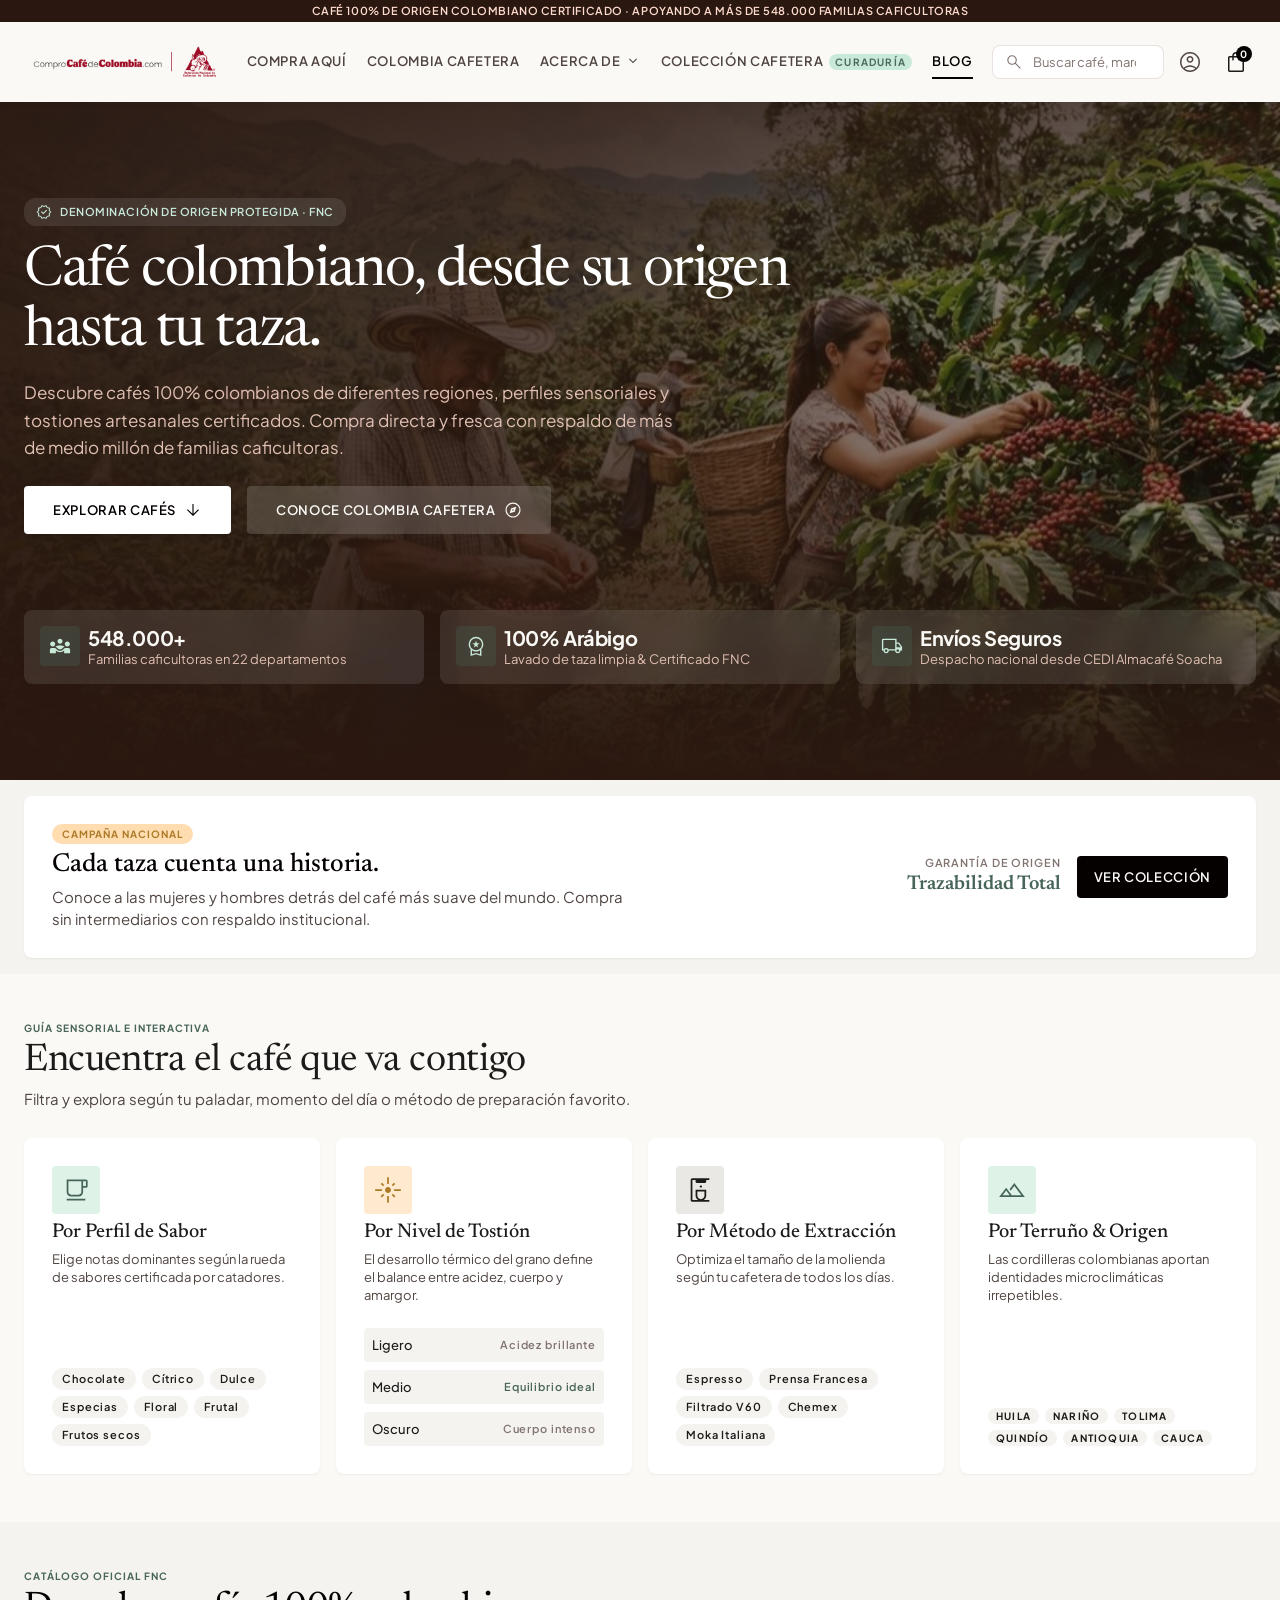
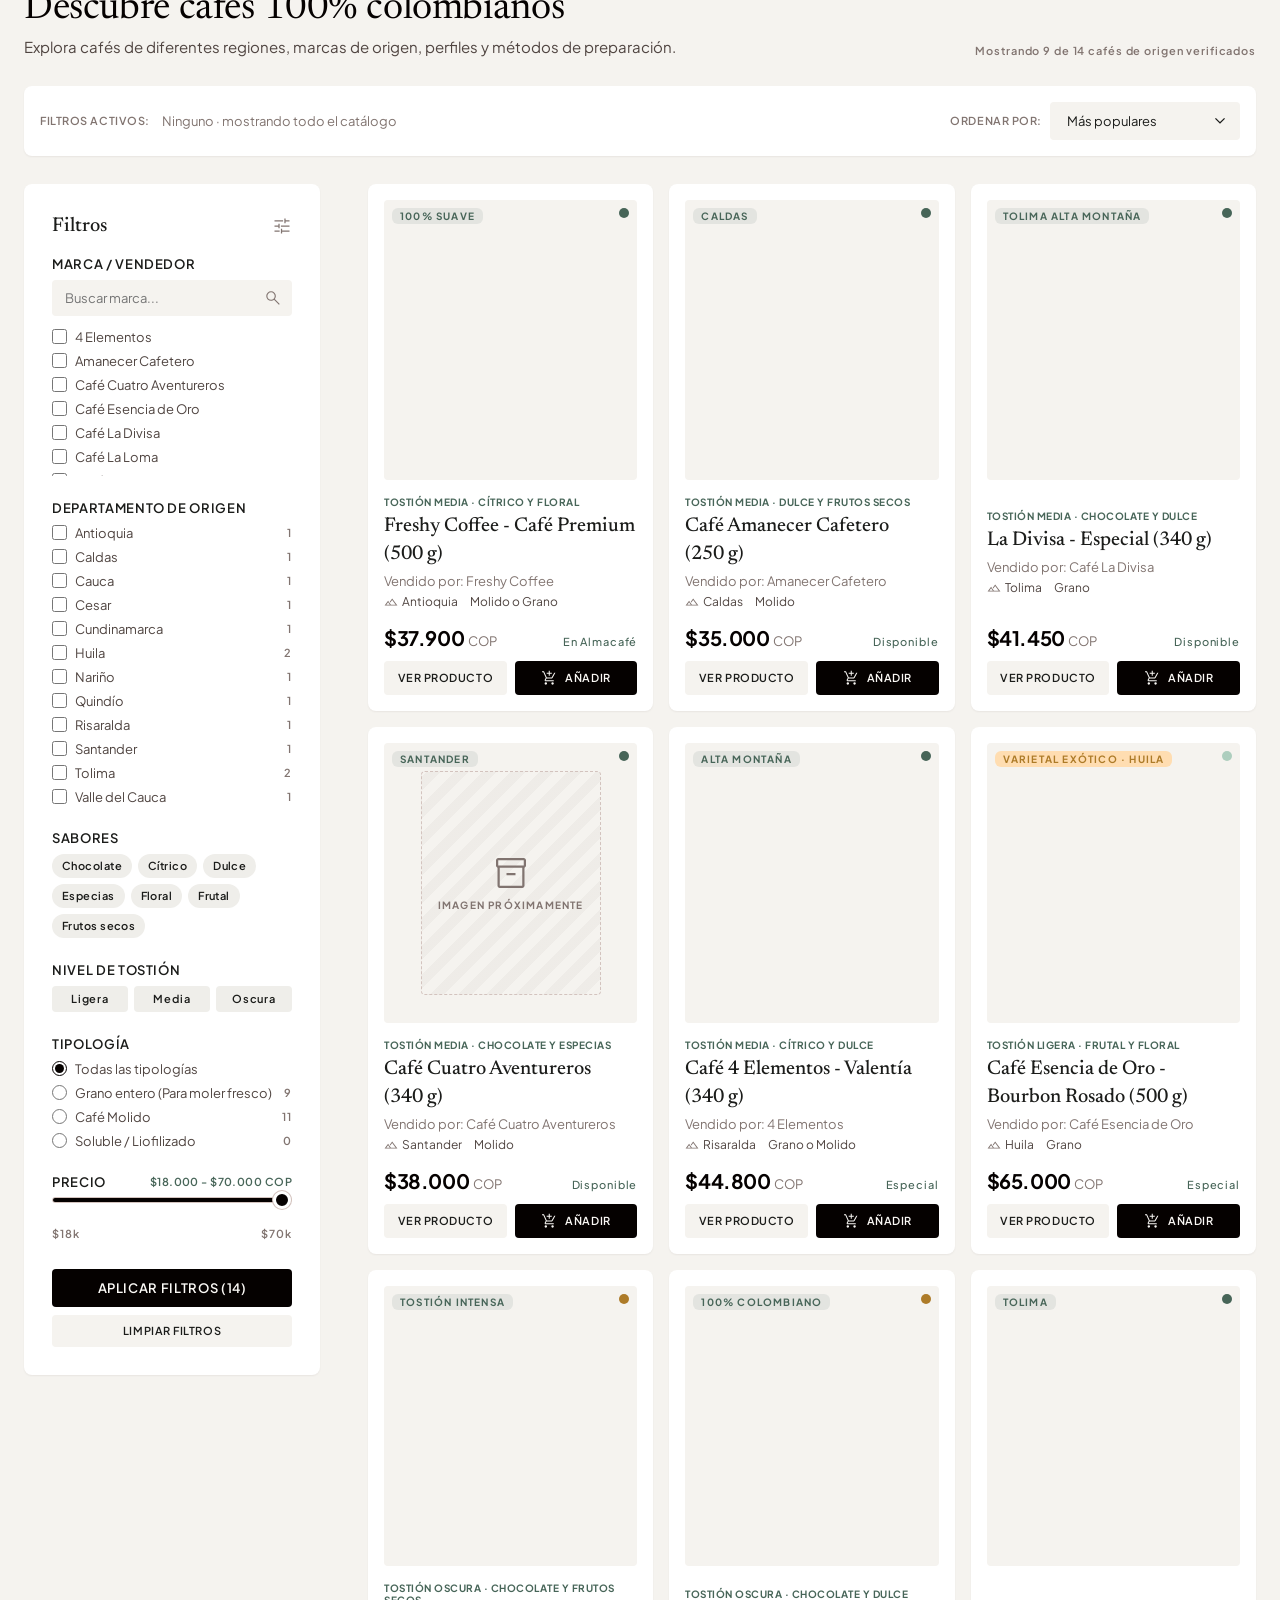
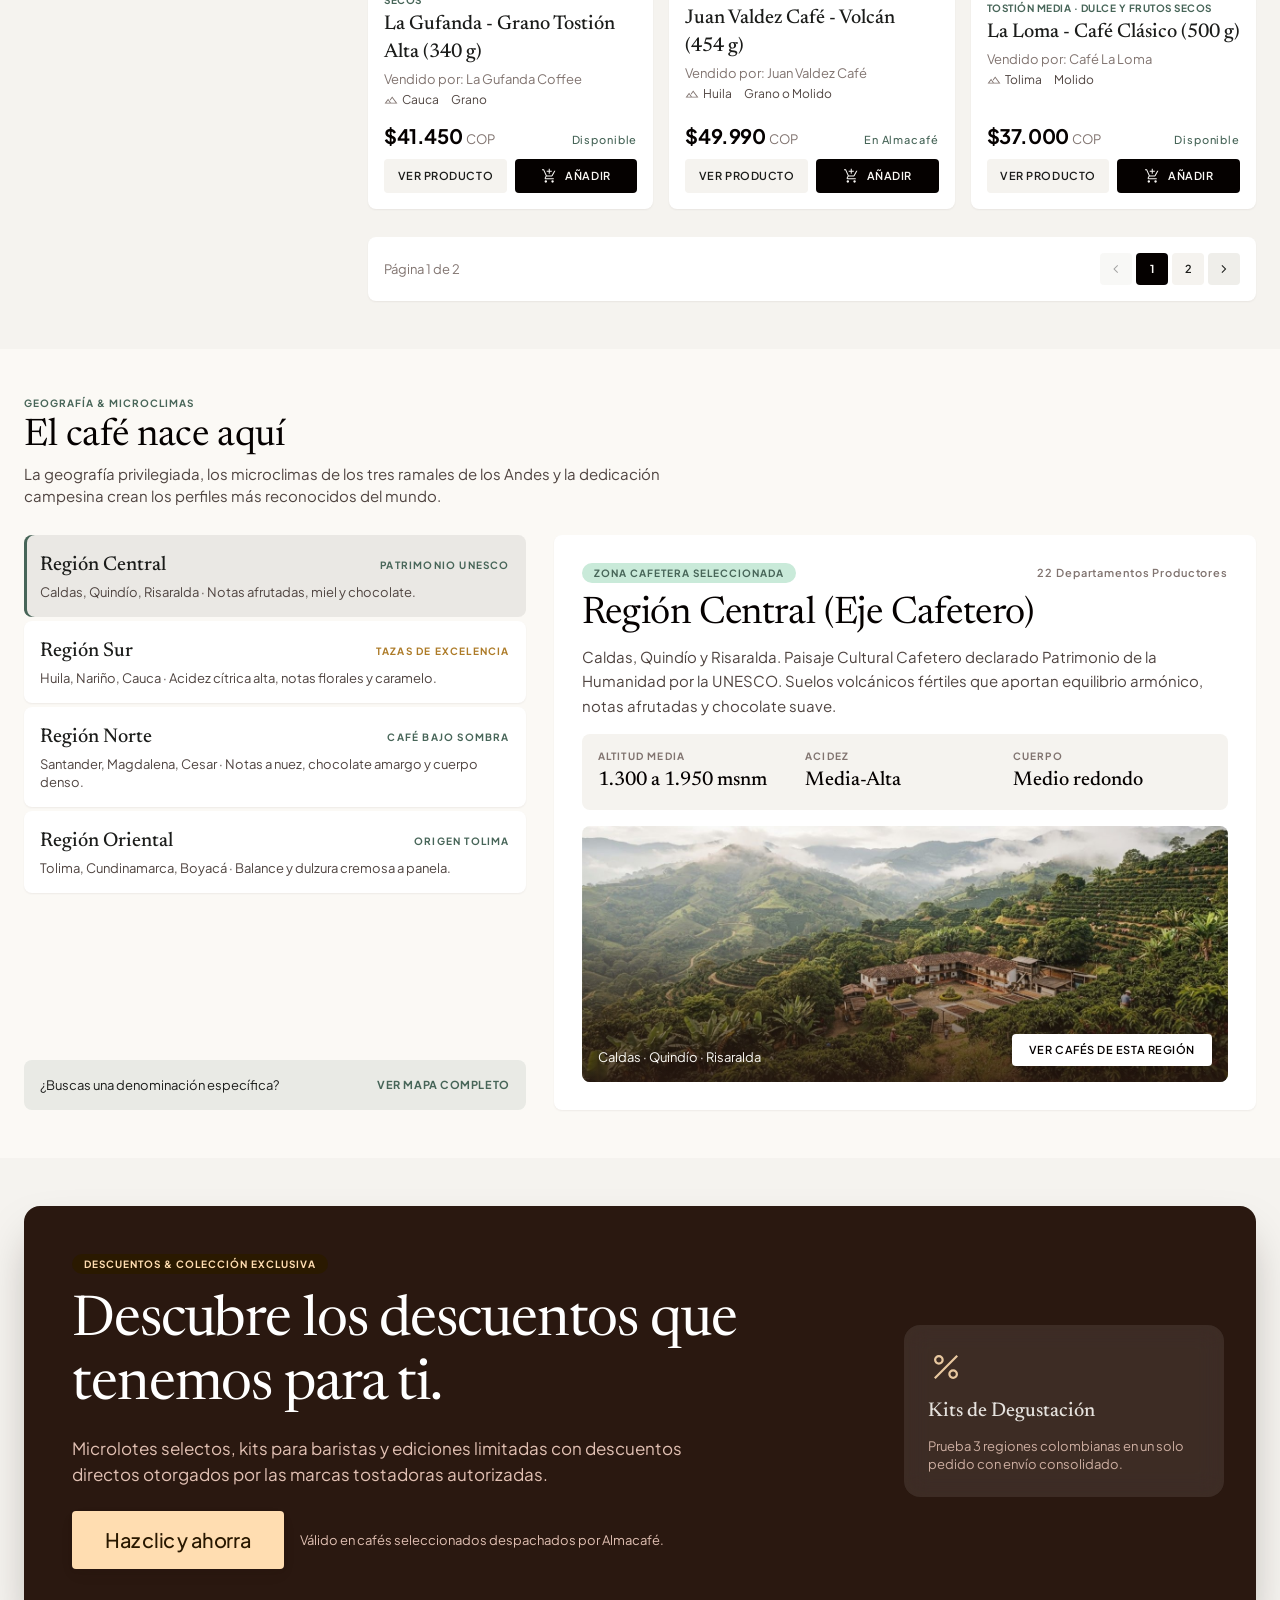
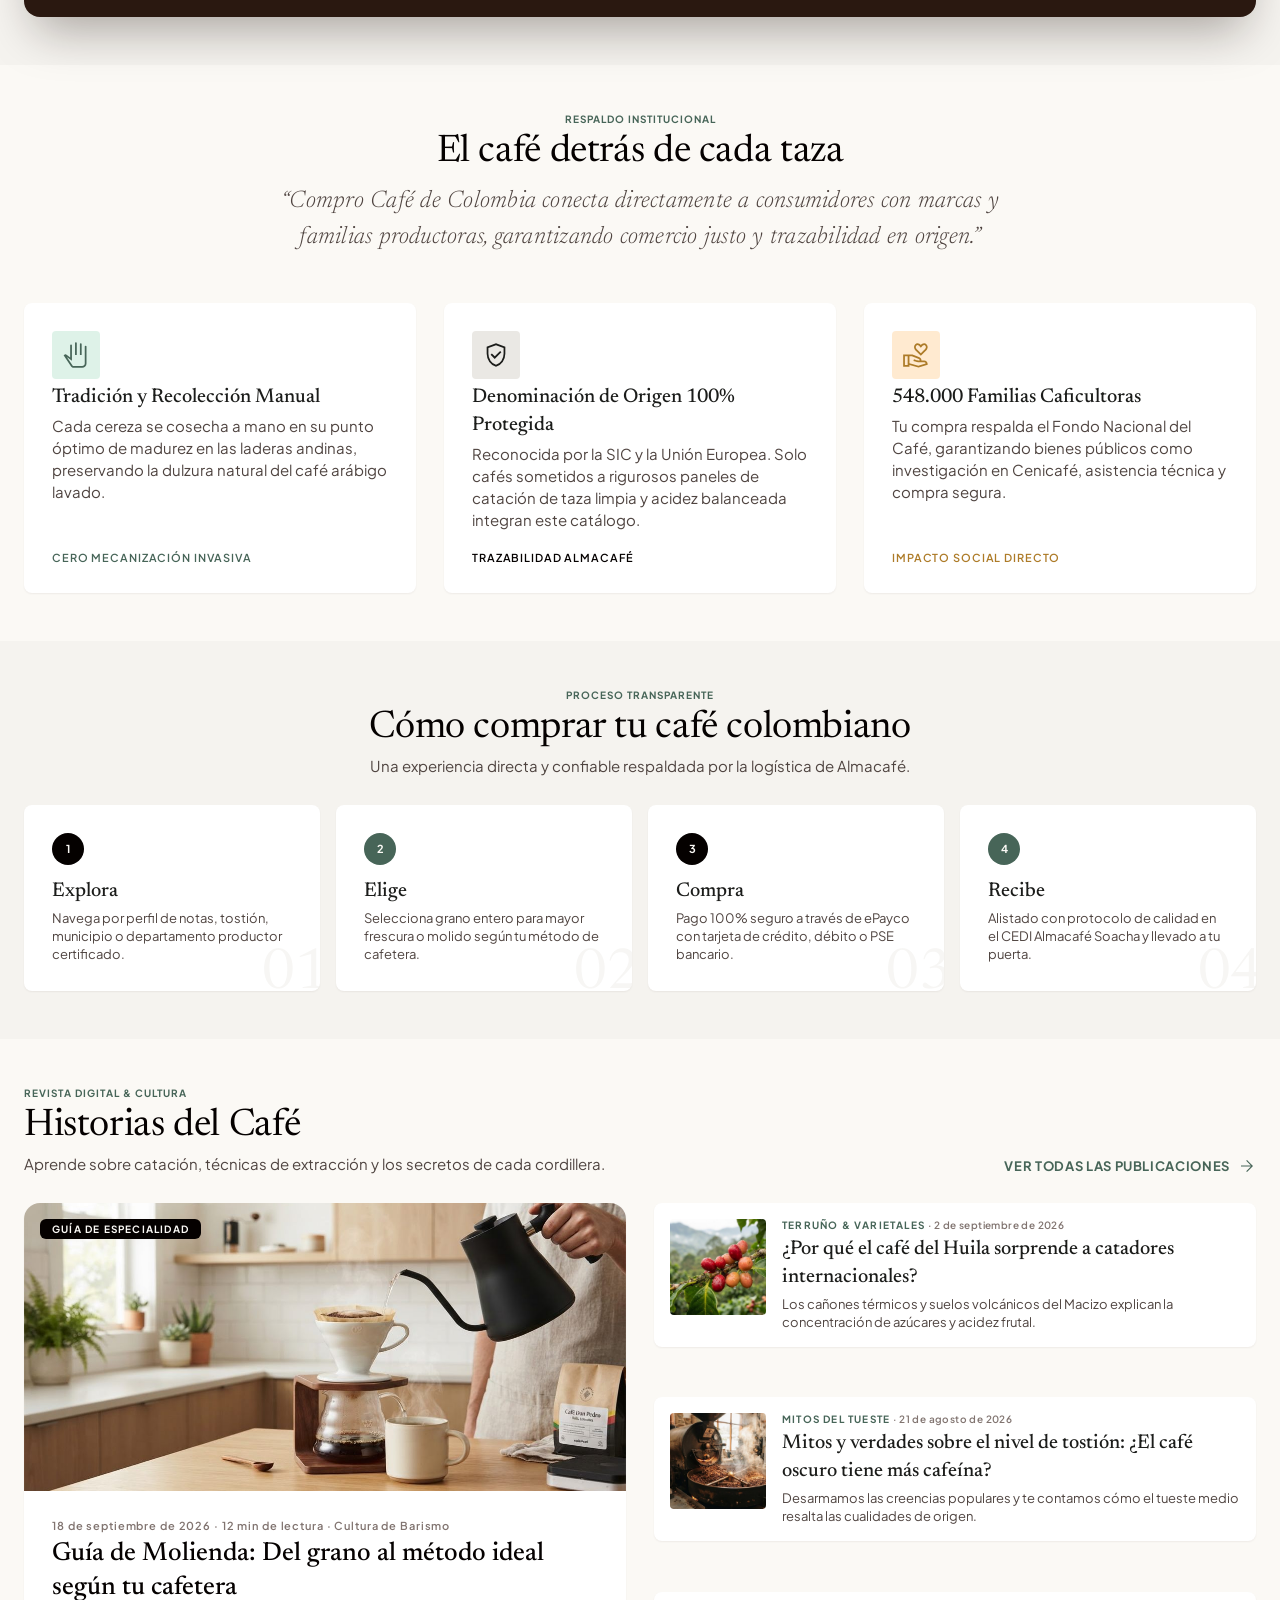
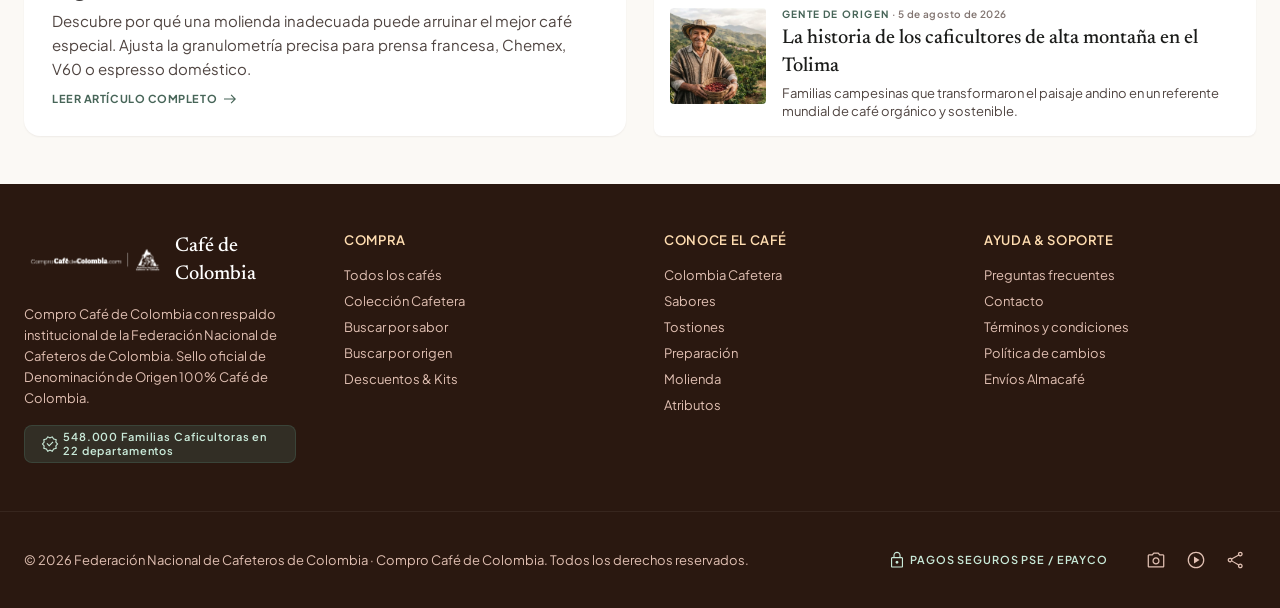
==== index.html @ 2a69cc50 "Frontend MVP Compro Café de Colombia Storefront estático (HTML/CSS/JS vanilla) basado en el diseño d" ====
<!DOCTYPE html>
<html lang="es">
<head>
  <meta charset="utf-8">
  <meta name="viewport" content="width=device-width, initial-scale=1">
  <title>Compro Café de Colombia · Marketplace de café 100% colombiano</title>
  <meta name="description" content="Descubre cafés 100% colombianos de diferentes regiones, perfiles sensoriales y tostiones. Compra directa con respaldo de la Federación Nacional de Cafeteros.">
  <meta name="theme-color" content="#2a1810">
  <link rel="icon" href="assets/icons/favicon.svg" type="image/svg+xml">

  <link rel="preconnect" href="https://fonts.googleapis.com">
  <link rel="preconnect" href="https://fonts.gstatic.com" crossorigin>
  <link rel="stylesheet" href="https://fonts.googleapis.com/css2?family=Newsreader:ital,opsz,wght@0,6..72,300..600;1,6..72,300..400&family=Plus+Jakarta+Sans:wght@300;400;500;600;700;800&display=swap">
  <link rel="preload" as="image" href="assets/images/editorial/hero-cafetal.jpg" media="(min-width: 768px)">
  <link rel="preload" as="image" href="assets/images/editorial/hero-cafetal-mobile.jpg" media="(max-width: 767px)">

  <link rel="stylesheet" href="css/tokens.css">
  <link rel="stylesheet" href="css/base.css">
  <link rel="stylesheet" href="css/layout.css">
  <link rel="stylesheet" href="css/components.css">
  <link rel="stylesheet" href="css/sections.css">
  <link rel="stylesheet" href="css/responsive.css">

  <script src="js/core/boot.js"></script>
</head>
<body data-page="home" data-root=".">
  <div data-component="header"></div>

  <main id="main">
    <!-- ============================================================ HERO -->
    <section class="hero" id="top" aria-labelledby="hero-title">
      <picture class="hero__media">
        <source media="(max-width: 767px)" srcset="assets/images/editorial/hero-cafetal-mobile.jpg">
        <img src="assets/images/editorial/hero-cafetal.jpg" alt="Caficultores recolectando cerezas de café en las montañas de Colombia" width="1408" height="708" fetchpriority="high">
      </picture>
      <div class="hero__overlay" aria-hidden="true"></div>
      <div class="container hero__content">
        <div class="hero__copy">
          <p class="hero__badge">
            <svg class="icon hero__badge-icon" aria-hidden="true"><use href="#i-verified"></use></svg>
            <span>Denominación de Origen Protegida · FNC</span>
          </p>
          <h1 class="hero__title" id="hero-title">Café colombiano, desde su origen hasta tu taza.</h1>
          <p class="hero__text">Descubre cafés 100% colombianos de diferentes regiones, perfiles sensoriales y tostiones artesanales certificados. Compra directa y fresca con respaldo de más de medio millón de familias caficultoras.</p>
          <div class="hero__actions">
            <a class="btn btn--light btn--lg" href="#catalogo">
              <span>Explorar cafés</span>
              <svg class="icon hero__cta-icon--desktop" aria-hidden="true"><use href="#i-arrow-downward"></use></svg>
              <svg class="icon hero__cta-icon--mobile" aria-hidden="true"><use href="#i-chevron-right"></use></svg>
            </a>
            <a class="btn btn--glass btn--lg" href="#colombia-cafetera">
              <span>Conoce Colombia Cafetera</span>
              <svg class="icon hero__cta-icon--desktop" aria-hidden="true"><use href="#i-explore"></use></svg>
            </a>
          </div>
        </div>
      </div>
      <ul class="container trust-ribbon no-scrollbar" aria-label="Respaldo">
        <li class="trust-item">
          <span class="trust-item__icon"><svg class="icon" aria-hidden="true"><use href="#i-diversity-3"></use></svg></span>
          <div>
            <p class="trust-item__title">548.000+<span class="trust-item__title-extra"> Familias</span></p>
            <p class="trust-item__text">Familias caficultoras en 22 departamentos</p>
          </div>
        </li>
        <li class="trust-item">
          <span class="trust-item__icon"><svg class="icon" aria-hidden="true"><use href="#i-workspace-premium"></use></svg></span>
          <div>
            <p class="trust-item__title">100% Arábigo</p>
            <p class="trust-item__text">Lavado de taza limpia &amp; Certificado FNC</p>
          </div>
        </li>
        <li class="trust-item">
          <span class="trust-item__icon"><svg class="icon" aria-hidden="true"><use href="#i-local-shipping"></use></svg></span>
          <div>
            <p class="trust-item__title">Envíos Seguros</p>
            <p class="trust-item__text">Despacho nacional desde CEDI Almacafé Soacha</p>
          </div>
        </li>
      </ul>
    </section>

    <!-- ======================================================== CAMPAIGN -->
    <section class="campaign" aria-labelledby="campaign-title">
      <div class="container">
        <div class="campaign__card reveal">
          <div class="campaign__copy">
            <span class="tag tag--gold">Campaña Nacional</span>
            <h2 class="t-headline-md campaign__title" id="campaign-title">Cada taza cuenta una historia.</h2>
            <p class="t-body-md t-muted">Conoce a las mujeres y hombres detrás del café más suave del mundo. Compra sin intermediarios con respaldo institucional.</p>
          </div>
          <div class="campaign__aside">
            <div class="campaign__guarantee">
              <p class="t-label-sm t-outline">GARANTÍA DE ORIGEN</p>
              <p class="campaign__guarantee-title">Trazabilidad Total</p>
            </div>
            <a class="btn btn--primary" href="#catalogo">Ver colección</a>
          </div>
        </div>
      </div>
    </section>

    <!-- ========================================== ENCUENTRA TU CAFÉ (finder) -->
    <section class="section finder" id="encuentra-tu-cafe" aria-labelledby="finder-title">
      <div class="container">
        <header class="section-head reveal">
          <p class="eyebrow">Guía Sensorial e Interactiva</p>
          <h2 class="section-head__title" id="finder-title">Encuentra el café que va contigo</h2>
          <p class="section-head__text">Filtra y explora según tu paladar, momento del día o método de preparación favorito.</p>
        </header>
        <div class="finder__track no-scrollbar" data-finder></div>
      </div>
    </section>

    <!-- ========================================================= CATALOG -->
    <section class="section section--alt catalog" id="catalogo" aria-labelledby="catalog-title">
      <div class="container">
        <header class="section-head section-head--split">
          <div>
            <p class="eyebrow">Catálogo Oficial FNC</p>
            <h2 class="section-head__title section-head__title--primary" id="catalog-title">Descubre cafés 100% colombianos</h2>
            <p class="section-head__text catalog__intro">Explora cafés de diferentes regiones, marcas de origen, perfiles y métodos de preparación.</p>
          </div>
          <p class="catalog__count" data-results-count aria-live="polite"></p>
        </header>

        <div class="catalog-toolbar">
          <div class="catalog-toolbar__controls">
            <button class="filter-trigger" type="button" aria-controls="filters-panel" aria-expanded="false" data-filters-open>
              <svg class="icon" aria-hidden="true"><use href="#i-tune"></use></svg>
              <span>Filtrar cafés</span>
              <span class="filter-trigger__count" data-filters-count hidden></span>
            </button>
            <div class="sort-control">
              <label class="sort-control__label" for="sort-select">Ordenar por:</label>
              <div class="select">
                <select id="sort-select" data-sort></select>
                <svg class="icon select__chevron" aria-hidden="true"><use href="#i-expand-more"></use></svg>
              </div>
            </div>
          </div>
          <div class="catalog-toolbar__active">
            <span class="catalog-toolbar__label">Filtros activos:</span>
            <ul class="active-filters no-scrollbar" data-active-filters aria-label="Filtros activos"></ul>
          </div>
        </div>

        <div class="catalog__layout">
          <aside class="filters-panel" id="filters-panel" aria-labelledby="filters-title" data-filters-panel>
            <div class="filters-panel__backdrop" data-close></div>
            <form class="filters-panel__sheet" data-filters-form>
              <div class="filters-panel__head">
                <span class="filters-panel__handle" aria-hidden="true"></span>
                <h3 class="filters-panel__title" id="filters-title">Filtros</h3>
                <svg class="icon filters-panel__tune" aria-hidden="true"><use href="#i-tune"></use></svg>
                <button class="icon-btn filters-panel__close" type="button" aria-label="Cerrar filtros" data-close>
                  <svg class="icon" aria-hidden="true"><use href="#i-close"></use></svg>
                </button>
              </div>
              <div class="filters-panel__body" data-filters-body></div>
              <div class="filters-panel__actions">
                <button class="btn btn--primary btn--block filters-panel__apply" type="submit" data-filters-apply>Aplicar filtros</button>
                <button class="btn btn--soft btn--block filters-panel__reset" type="button" data-filters-reset>Limpiar filtros</button>
              </div>
            </form>
          </aside>

          <div class="catalog__results">
            <div class="product-grid" data-product-grid aria-live="polite"></div>
            <nav class="pagination" aria-label="Paginación del catálogo" data-pagination></nav>
          </div>
        </div>
      </div>
    </section>

    <!-- =============================================== COLOMBIA CAFETERA -->
    <section class="section regions" id="colombia-cafetera" aria-labelledby="regions-title">
      <div class="container">
        <header class="section-head reveal">
          <p class="eyebrow eyebrow--green">Geografía &amp; Microclimas</p>
          <h2 class="section-head__title section-head__title--primary" id="regions-title">El café nace aquí</h2>
          <p class="section-head__text">La geografía privilegiada, los microclimas de los tres ramales de los Andes y la dedicación campesina crean los perfiles más reconocidos del mundo.</p>
        </header>
        <div class="regions__layout reveal" data-regions></div>
      </div>
    </section>

    <!-- =============================================== COLECCIÓN CAFETERA -->
    <section class="section section--alt collection" id="coleccion-cafetera" aria-labelledby="collection-title">
      <div class="container">
        <div class="promo reveal">
          <img class="promo__banner" src="assets/images/banners/banner-descuentos.jpg" alt="" width="1920" height="320" loading="lazy">
          <div class="promo__content">
            <span class="promo__tag">Descuentos &amp; Colección Exclusiva</span>
            <h2 class="promo__title" id="collection-title">Descubre los descuentos que tenemos para ti.</h2>
            <p class="promo__text">Microlotes selectos, kits para baristas y ediciones limitadas con descuentos directos otorgados por las marcas tostadoras autorizadas.</p>
            <div class="promo__actions">
              <a class="btn promo__cta" href="#catalogo" data-collection-cta>Haz clic y ahorra</a>
              <span class="promo__note">Válido en cafés seleccionados despachados por Almacafé.</span>
            </div>
          </div>
          <aside class="promo__card" aria-label="Kits de degustación">
            <svg class="icon promo__card-icon" aria-hidden="true"><use href="#i-percent"></use></svg>
            <p class="promo__card-title">Kits de Degustación</p>
            <p class="promo__card-text">Prueba 3 regiones colombianas en un solo pedido con envío consolidado.</p>
          </aside>
        </div>
      </div>
    </section>

    <!-- ================================================ HISTORIA DEL CAFÉ -->
    <section class="section story" id="historia-del-cafe" aria-labelledby="story-title">
      <div class="container">
        <header class="section-head section-head--center reveal">
          <p class="eyebrow">Respaldo Institucional</p>
          <h2 class="section-head__title section-head__title--primary" id="story-title">El café detrás de cada taza</h2>
          <blockquote class="story__quote">“Compro Café de Colombia conecta directamente a consumidores con marcas y familias productoras, garantizando comercio justo y trazabilidad en origen.”</blockquote>
        </header>
        <div class="pillars">
          <article class="pillar reveal">
            <span class="icon-tile icon-tile--green"><svg class="icon" aria-hidden="true"><use href="#i-pan-tool"></use></svg></span>
            <div class="pillar__copy">
              <h3 class="pillar__title">Tradición y Recolección Manual</h3>
              <p class="pillar__text">Cada cereza se cosecha a mano en su punto óptimo de madurez en las laderas andinas, preservando la dulzura natural del café arábigo lavado.</p>
            </div>
            <p class="pillar__foot pillar__foot--green">Cero mecanización invasiva</p>
          </article>
          <article class="pillar reveal">
            <span class="icon-tile icon-tile--neutral"><svg class="icon" aria-hidden="true"><use href="#i-verified-user"></use></svg></span>
            <div class="pillar__copy">
              <h3 class="pillar__title">Denominación de Origen 100% Protegida</h3>
              <p class="pillar__text">Reconocida por la SIC y la Unión Europea. Solo cafés sometidos a rigurosos paneles de catación de taza limpia y acidez balanceada integran este catálogo.</p>
            </div>
            <p class="pillar__foot">Trazabilidad Almacafé</p>
          </article>
          <article class="pillar reveal">
            <span class="icon-tile icon-tile--gold"><svg class="icon" aria-hidden="true"><use href="#i-volunteer-activism"></use></svg></span>
            <div class="pillar__copy">
              <h3 class="pillar__title">548.000 Familias Caficultoras</h3>
              <p class="pillar__text">Tu compra respalda el Fondo Nacional del Café, garantizando bienes públicos como investigación en Cenicafé, asistencia técnica y compra segura.</p>
            </div>
            <p class="pillar__foot pillar__foot--gold">Impacto Social Directo</p>
          </article>
        </div>
      </div>
    </section>

    <!-- ===================================================== CÓMO COMPRAR -->
    <section class="section section--alt steps" id="como-comprar" aria-labelledby="steps-title">
      <div class="container">
        <header class="section-head section-head--center reveal">
          <p class="eyebrow eyebrow--muted-mobile">Proceso Transparente</p>
          <h2 class="section-head__title section-head__title--primary" id="steps-title">Cómo comprar tu café colombiano</h2>
          <p class="section-head__text">Una experiencia directa y confiable respaldada por la logística de Almacafé.</p>
        </header>
        <ol class="steps__grid">
          <li class="step reveal">
            <span class="step__number" aria-hidden="true">1</span>
            <span class="step__watermark" aria-hidden="true">01</span>
            <h3 class="step__title"><span class="visually-hidden">Paso 1: </span>Explora</h3>
            <p class="step__text">Navega por perfil de notas, tostión, municipio o departamento productor certificado.</p>
          </li>
          <li class="step reveal">
            <span class="step__number step__number--green" aria-hidden="true">2</span>
            <span class="step__watermark" aria-hidden="true">02</span>
            <h3 class="step__title"><span class="visually-hidden">Paso 2: </span>Elige</h3>
            <p class="step__text">Selecciona grano entero para mayor frescura o molido según tu método de cafetera.</p>
          </li>
          <li class="step reveal">
            <span class="step__number" aria-hidden="true">3</span>
            <span class="step__watermark" aria-hidden="true">03</span>
            <h3 class="step__title"><span class="visually-hidden">Paso 3: </span>Compra</h3>
            <p class="step__text">Pago 100% seguro a través de ePayco con tarjeta de crédito, débito o PSE bancario.</p>
          </li>
          <li class="step reveal">
            <span class="step__number step__number--green" aria-hidden="true">4</span>
            <span class="step__watermark" aria-hidden="true">04</span>
            <h3 class="step__title"><span class="visually-hidden">Paso 4: </span>Recibe</h3>
            <p class="step__text">Alistado con protocolo de calidad en el CEDI Almacafé Soacha y llevado a tu puerta.</p>
          </li>
        </ol>
      </div>
    </section>

    <!-- ============================================================ BLOG -->
    <section class="section blog" id="historias" aria-labelledby="blog-title">
      <div class="container">
        <header class="section-head section-head--split reveal">
          <div>
            <p class="eyebrow">Revista Digital &amp; Cultura</p>
            <h2 class="section-head__title section-head__title--primary" id="blog-title">Historias del Café</h2>
            <p class="section-head__text blog__intro">Aprende sobre catación, técnicas de extracción y los secretos de cada cordillera.</p>
          </div>
          <a class="link-arrow" href="pages/blog.html">
            <span class="link-arrow__full">Ver todas las publicaciones</span><span class="link-arrow__short">Ver todo</span>
            <svg class="icon" aria-hidden="true"><use href="#i-arrow-forward"></use></svg>
          </a>
        </header>
        <div class="blog__grid" data-blog></div>
      </div>
    </section>
  </main>

  <div data-component="footer"></div>

  <script src="js/core/config.js" defer></script>
  <script src="js/core/utils.js" defer></script>
  <script src="js/core/icons.js" defer></script>
  <script src="js/data/products.js" defer></script>
  <script src="js/data/content.js" defer></script>
  <script src="js/services/product-service.js" defer></script>
  <script src="js/services/search.js" defer></script>
  <script src="js/services/filters.js" defer></script>
  <script src="js/services/cart-service.js" defer></script>
  <script src="js/components/ui.js" defer></script>
  <script src="js/components/product-card.js" defer></script>
  <script src="js/components/layout.js" defer></script>
  <script src="js/components/cart-drawer.js" defer></script>
  <script src="js/pages/home.js" defer></script>
  <script src="js/app.js" defer></script>
</body>
</html>
---- css/tokens.css ----
/* ==========================================================================
   Design tokens — "Origen & Grano" (Stitch: Rediseño Compro Café Colombia)
   Every color, type scale, radius and spacing value used by the site lives
   here. Change a token and the whole interface follows.
   ========================================================================== */

:root {
  /* ---- Color: brand ---- */
  --color-primary: #050100;              /* Stitch "primary": solid buttons, prices */
  --color-primary-container: #2a1810;    /* Dark espresso: hero, promo, footer */
  --color-primary-deep: #1a0d08;         /* Mobile hero / footer foundation */
  --color-primary-fixed: #fedbce;
  --color-primary-fixed-dim: #e1c0b3;
  --color-on-primary: #ffffff;

  --color-secondary: #476558;            /* Cafeto green */
  --color-secondary-container: #c9ead9;
  --color-on-secondary-container: #4d6b5d;
  --color-secondary-fixed-dim: #adcebe;
  --color-secondary-tint: rgba(71, 101, 88, 0.1);
  --color-cafeto: #2d4a3e;
  --color-cafeto-light: #eaf1ed;

  --color-tertiary-fixed: #ffddb1;       /* Toasted gold family */
  --color-tertiary-fixed-dim: #f7bc63;
  --color-on-tertiary-container: #ad7b28;
  --color-on-tertiary-fixed: #291800;
  --color-tertiary-container: #2a1900;

  --color-accent: #8b261e;               /* Coffee cherry (mobile accents, logo red) */
  --color-accent-strong: #701e18;
  --color-accent-tint: rgba(139, 38, 30, 0.1);

  /* ---- Color: surfaces ---- */
  --color-surface: #fbf9f5;
  --color-surface-lowest: #ffffff;
  --color-surface-low: #f5f3ef;
  --color-surface-container: #efeeea;
  --color-surface-high: #eae8e4;
  --color-sand: #f4ede2;
  --color-on-surface: #1b1c1a;
  --color-on-surface-variant: #4f4440;
  --color-muted: #7d7065;
  --color-outline: #817470;
  --color-outline-variant: #d3c3be;
  --color-line: #e5ded4;
  --color-error: #ba1a1a;

  /* ---- Contextual (re-assigned on mobile in responsive.css) ---- */
  --eyebrow-color: var(--color-secondary);
  --badge-count-bg: var(--color-primary);

  /* ---- Typography ---- */
  --font-serif: "Newsreader", Georgia, "Times New Roman", serif;
  --font-sans: "Plus Jakarta Sans", system-ui, -apple-system, "Segoe UI", sans-serif;

  /* ---- Radius (Stitch theme: ROUND_FOUR) ---- */
  --radius-xs: 2px;
  --radius-sm: 4px;
  --radius-md: 6px;
  --radius-lg: 8px;
  --radius-pill: 12px;
  --radius-xl: 16px;
  --radius-2xl: 24px;
  --radius-round: 9999px;

  /* ---- Spacing ---- */
  --space-2xs: 0.25rem;  /* 4  */
  --space-xs: 0.5rem;    /* 8  */
  --space-sm: 0.75rem;   /* 12 */
  --space-md: 1rem;      /* 16 */
  --space-lg: 1.75rem;   /* 28 */
  --space-xl: 3rem;      /* 48 */
  --space-2xl: 6rem;     /* 96 */
  --gutter: 1.5rem;
  --container: 1440px;

  /* ---- Elevation (warm espresso tinted) ---- */
  --shadow-sm: 0 1px 2px rgba(42, 24, 16, 0.06);
  --shadow-md: 0 6px 16px -4px rgba(42, 24, 16, 0.12), 0 2px 6px -1px rgba(42, 24, 16, 0.05);
  --shadow-float: 0 12px 32px -8px rgba(42, 24, 16, 0.14), 0 2px 6px -1px rgba(42, 24, 16, 0.04);
  --shadow-xl: 0 24px 48px -12px rgba(26, 13, 8, 0.35);

  /* ---- Motion ---- */
  --ease-out: cubic-bezier(0.22, 1, 0.36, 1);
  --duration-fast: 150ms;
  --duration: 250ms;
  --duration-slow: 400ms;

  /* ---- Layout ---- */
  --header-h: 104px;     /* updated at runtime by header.js */
  --z-header: 50;
  --z-overlay: 80;
  --z-toast: 90;
}
---- css/base.css ----
/* ==========================================================================
   Base — reset, typography scale, utilities, motion
   ========================================================================== */

*,
*::before,
*::after {
  box-sizing: border-box;
}

html {
  -webkit-text-size-adjust: 100%;
  text-size-adjust: 100%;
  scroll-behavior: smooth;
  scroll-padding-top: calc(var(--header-h) + 8px);
}

body {
  margin: 0;
  min-height: 100vh;
  background: var(--color-surface);
  color: var(--color-on-surface);
  font-family: var(--font-sans);
  font-size: 15px;
  line-height: 22px;
  -webkit-font-smoothing: antialiased;
  -moz-osx-font-smoothing: grayscale;
  overflow-x: hidden;
}

body.is-locked {
  overflow: hidden;
}

h1, h2, h3, h4, h5, p, blockquote, figure, dl, dd, ul, ol {
  margin: 0;
}

/* :where() keeps specificity at 0 so component padding (e.g. .container) wins. */
:where(ul[class], ol[class]) {
  padding: 0;
  list-style: none;
}

img,
svg,
picture {
  display: block;
  max-width: 100%;
}

img {
  height: auto;
}

a {
  color: inherit;
  text-decoration: none;
}

button,
input,
select,
textarea {
  font: inherit;
  color: inherit;
}

button {
  background: none;
  border: 0;
  padding: 0;
  cursor: pointer;
}

button:disabled {
  cursor: not-allowed;
}

[hidden] {
  display: none !important;
}

:focus-visible {
  outline: 2px solid var(--color-on-tertiary-container);
  outline-offset: 2px;
}

::selection {
  background: var(--color-tertiary-fixed);
  color: var(--color-primary-container);
}

/* ---- Icons (inline SVG sprite, see js/core/icons.js) ---- */
.icon {
  width: 1em;
  height: 1em;
  flex-shrink: 0;
  fill: currentColor;
}

/* ---- Type scale (DESIGN.md) ---- */
.t-display {
  font-family: var(--font-serif);
  font-size: 56px;
  line-height: 64px;
  font-weight: 400;
  letter-spacing: -0.02em;
}

.t-headline-lg {
  font-family: var(--font-serif);
  font-size: 38px;
  line-height: 46px;
  font-weight: 400;
  letter-spacing: -0.01em;
}

.t-headline-md {
  font-family: var(--font-serif);
  font-size: 26px;
  line-height: 34px;
  font-weight: 500;
}

.t-headline-sm {
  font-family: var(--font-serif);
  font-size: 20px;
  line-height: 28px;
  font-weight: 500;
}

.t-quote {
  font-family: var(--font-serif);
  font-size: 24px;
  line-height: 36px;
  font-weight: 300;
  font-style: italic;
  letter-spacing: 0.01em;
}

.t-body-lg { font-size: 17px; line-height: 26px; }
.t-body-md { font-size: 15px; line-height: 22px; }
.t-body-sm { font-size: 13px; line-height: 18px; }

.t-price {
  font-size: 20px;
  line-height: 24px;
  font-weight: 700;
  letter-spacing: -0.02em;
}

.t-label-lg {
  font-size: 13px;
  line-height: 16px;
  font-weight: 600;
  letter-spacing: 0.06em;
  text-transform: uppercase;
}

.t-label-sm {
  font-size: 11px;
  line-height: 14px;
  font-weight: 600;
  letter-spacing: 0.08em;
}

.t-badge {
  font-size: 10px;
  line-height: 12px;
  font-weight: 700;
  letter-spacing: 0.12em;
  text-transform: uppercase;
}

.t-muted { color: var(--color-on-surface-variant); }
.t-outline { color: var(--color-outline); }

/* ---- Utilities ---- */
.container {
  width: 100%;
  max-width: var(--container);
  margin-inline: auto;
  padding-inline: var(--gutter);
}

.visually-hidden {
  position: absolute !important;
  width: 1px;
  height: 1px;
  padding: 0;
  margin: -1px;
  overflow: hidden;
  clip: rect(0 0 0 0);
  white-space: nowrap;
  border: 0;
}

.skip-link {
  position: fixed;
  top: 8px;
  left: 8px;
  z-index: 100;
  padding: 10px 16px;
  border-radius: var(--radius-sm);
  background: var(--color-primary);
  color: var(--color-on-primary);
  font-weight: 600;
  transform: translateY(-160%);
  transition: transform var(--duration) var(--ease-out);
}

.skip-link:focus {
  transform: translateY(0);
}

.no-scrollbar {
  scrollbar-width: none;
  -ms-overflow-style: none;
}

.no-scrollbar::-webkit-scrollbar {
  display: none;
}

/* ---- Reveal on scroll (js/components/ui.js) ---- */
.js .reveal {
  opacity: 0;
  transform: translateY(18px);
  transition: opacity 600ms var(--ease-out), transform 600ms var(--ease-out);
}

.js .reveal.is-visible {
  opacity: 1;
  transform: none;
}

@media (prefers-reduced-motion: reduce) {
  html {
    scroll-behavior: auto;
  }

  *,
  *::before,
  *::after {
    animation-duration: 1ms !important;
    animation-iteration-count: 1 !important;
    transition-duration: 1ms !important;
  }

  .js .reveal {
    opacity: 1;
    transform: none;
  }
}
---- css/layout.css ----
/* ==========================================================================
   Layout — header, navigation, drawers, footer, section rhythm
   Desktop-first (Stitch desktop screen); breakpoints in responsive.css.
   ========================================================================== */

/* ---------------------------------------------------------------- Header */

.site-header {
  position: sticky;
  top: 0;
  z-index: var(--z-header);
}

.announcement {
  background: var(--color-primary-container);
  padding: 4px var(--gutter);
  text-align: center;
}

.announcement__text {
  display: flex;
  align-items: center;
  justify-content: center;
  gap: 6px;
  color: var(--color-primary-fixed);
  font-size: 11px;
  line-height: 14px;
  font-weight: 600;
  letter-spacing: 0.05em;
  text-transform: uppercase;
}

.announcement__dot,
.announcement__short {
  display: none;
}

.header-main {
  position: relative;
  background: rgba(251, 249, 245, 0.95);
  -webkit-backdrop-filter: blur(12px);
  backdrop-filter: blur(12px);
  box-shadow: 0 1px 8px rgba(0, 0, 0, 0.04);
}

.header-main__inner {
  display: flex;
  align-items: center;
  justify-content: space-between;
  gap: var(--space-md);
  height: 80px;
}

.brand {
  display: flex;
  align-items: center;
  flex-shrink: 0;
  padding-block: 4px;
  transition: opacity var(--duration);
}

.brand:hover {
  opacity: 0.9;
}

.brand__logo {
  width: auto;
  height: 42px;
}

/* ---- Primary navigation ---- */

.primary-nav {
  margin-inline: auto;
}

.primary-nav__list {
  display: flex;
  align-items: center;
  gap: 28px;
}

.primary-nav__list > li {
  position: relative;
}

.primary-nav__item--badge {
  display: flex;
  align-items: center;
  gap: 6px;
}

.primary-nav__link {
  display: inline-flex;
  align-items: center;
  gap: 4px;
  padding-block: 8px;
  border-bottom: 2px solid transparent;
  color: var(--color-on-surface-variant);
  font-size: 13px;
  line-height: 16px;
  font-weight: 600;
  letter-spacing: 0.05em;
  text-transform: uppercase;
  white-space: nowrap;
  transition: color var(--duration-fast), border-color var(--duration-fast);
}

.primary-nav__link:hover {
  color: var(--color-on-surface);
}

.primary-nav__link.is-active {
  color: var(--color-primary);
  border-bottom-color: var(--color-primary);
}

.pill-badge {
  display: inline-block;
  padding: 2px 6px;
  border-radius: var(--radius-pill);
  background: var(--color-secondary-container);
  color: var(--color-on-secondary-container);
  font-size: 10px;
  line-height: 12px;
  font-weight: 700;
  letter-spacing: 0.12em;
  text-transform: uppercase;
  white-space: nowrap;
}

.nav-dropdown__chevron {
  font-size: 16px;
  transition: transform var(--duration);
}

.nav-dropdown.is-open .nav-dropdown__chevron {
  transform: rotate(180deg);
}

.nav-dropdown__menu {
  position: absolute;
  top: 100%;
  left: 0;
  z-index: 5;
  min-width: 200px;
  padding: var(--space-xs);
  border: 1px solid rgba(211, 195, 190, 0.5);
  border-radius: var(--radius-lg);
  background: var(--color-surface-lowest);
  box-shadow: 0 12px 32px -8px rgba(42, 24, 16, 0.12);
  opacity: 0;
  visibility: hidden;
  transform: translateY(6px);
  transition: opacity var(--duration-fast), transform var(--duration-fast), visibility var(--duration-fast);
}

.nav-dropdown.is-open .nav-dropdown__menu {
  opacity: 1;
  visibility: visible;
  transform: none;
}

.nav-dropdown__link {
  display: block;
  padding: var(--space-xs) var(--space-md);
  border-radius: var(--radius-sm);
  color: var(--color-on-surface-variant);
  font-size: 13px;
  line-height: 18px;
  transition: background-color var(--duration-fast), color var(--duration-fast);
}

.nav-dropdown__link:hover,
.nav-dropdown__link:focus-visible {
  background: var(--color-surface-low);
  color: var(--color-on-surface);
}

/* ---- Header actions ---- */

.header-actions {
  display: flex;
  align-items: center;
  gap: 14px;
  flex-shrink: 0;
}

.header-search {
  display: flex;
  align-items: center;
  width: 208px;
  padding: 6px 12px;
  border: 1px solid rgba(211, 195, 190, 0.5);
  border-radius: var(--radius-lg);
  background: var(--color-surface-lowest);
  transition: border-color var(--duration-fast);
}

.header-search:focus-within {
  border-color: var(--color-primary);
}

.header-search__icon {
  margin-right: 8px;
  color: var(--color-outline);
  font-size: 18px;
}

.header-search__input {
  width: 100%;
  min-width: 0;
  border: 0;
  outline: 0;
  background: transparent;
  color: var(--color-on-surface);
  font-size: 13px;
  line-height: 18px;
}

.header-search__input::placeholder,
.mobile-search__input::placeholder {
  color: var(--color-outline);
}

.icon-btn {
  position: relative;
  display: inline-flex;
  align-items: center;
  justify-content: center;
  min-width: 40px;
  min-height: 40px;
  padding: 8px;
  border-radius: var(--radius-lg);
  color: var(--color-on-surface);
  font-size: 24px;
  transition: background-color var(--duration-fast), color var(--duration-fast);
}

.icon-btn:hover {
  background: var(--color-surface-low);
}

.account-link {
  display: inline-flex;
  align-items: center;
  gap: 6px;
  padding: 6px 8px;
  border-radius: var(--radius-sm);
  color: var(--color-on-surface-variant);
  font-size: 13px;
  line-height: 16px;
  font-weight: 600;
  letter-spacing: 0.05em;
  text-transform: uppercase;
  white-space: nowrap;
  transition: background-color var(--duration-fast), color var(--duration-fast);
}

.account-link .icon {
  font-size: 20px;
}

.account-link:hover {
  background: var(--color-surface-low);
  color: var(--color-on-surface);
}

.cart-badge {
  position: absolute;
  top: 4px;
  right: 4px;
  display: flex;
  align-items: center;
  justify-content: center;
  min-width: 16px;
  height: 16px;
  padding-inline: 3px;
  border-radius: var(--radius-pill);
  background: var(--badge-count-bg);
  color: var(--color-on-primary);
  font-size: 10px;
  line-height: 1;
  font-weight: 700;
}

.cart-badge.is-bumping {
  animation: badge-bump 450ms var(--ease-out);
}

@keyframes badge-bump {
  0% { transform: scale(1); }
  40% { transform: scale(1.35); }
  100% { transform: scale(1); }
}

.search-toggle,
.menu-toggle,
.mobile-search {
  display: none;
}

/* ---------------------------------------------------------------- Drawers */

.drawer {
  position: fixed;
  inset: 0;
  z-index: var(--z-overlay);
}

.drawer__backdrop {
  position: absolute;
  inset: 0;
  background: rgba(0, 0, 0, 0.6);
  opacity: 0;
  transition: opacity 300ms ease;
}

.drawer__panel {
  position: absolute;
  top: 0;
  right: 0;
  bottom: 0;
  display: flex;
  flex-direction: column;
  width: min(84%, 384px);
  background: var(--color-surface-lowest);
  box-shadow: var(--shadow-xl);
  overflow-y: auto;
  overscroll-behavior: contain;
  transform: translateX(100%);
  transition: transform 300ms var(--ease-out);
}

.drawer.is-open .drawer__backdrop {
  opacity: 1;
}

.drawer.is-open .drawer__panel {
  transform: none;
}

/* ---- Mobile menu (Stitch mobile "NavigationDrawer") ---- */

.menu-drawer .drawer__panel {
  justify-content: space-between;
}

.menu-drawer__head {
  display: flex;
  align-items: center;
  justify-content: space-between;
  margin: 20px 20px 0;
  padding-bottom: var(--space-md);
  border-bottom: 1px solid var(--color-sand);
}

.menu-drawer__title {
  color: var(--color-muted);
  font-size: 12px;
  font-weight: 600;
  letter-spacing: 0.1em;
  text-transform: uppercase;
}

.menu-drawer__nav {
  display: flex;
  flex-direction: column;
  gap: 4px;
  flex: 1;
  padding: var(--space-md) 20px 20px;
  color: var(--color-primary-container);
  font-size: 14px;
  font-weight: 500;
}

.menu-drawer__link {
  display: flex;
  align-items: center;
  justify-content: space-between;
  gap: var(--space-xs);
  width: 100%;
  min-height: 44px;
  padding: 10px 12px;
  border-radius: var(--radius-lg);
  text-align: left;
  font-weight: 500;
  transition: background-color var(--duration-fast);
}

.menu-drawer__link:hover {
  background: var(--color-surface);
}

.menu-drawer__link--accent {
  color: var(--color-accent);
  font-weight: 600;
}

.menu-drawer__count {
  padding: 2px 8px;
  border-radius: var(--radius-sm);
  background: var(--color-accent-tint);
  color: var(--color-accent);
  font-size: 12px;
}

.menu-drawer__with-icon {
  display: inline-flex;
  align-items: center;
  gap: 8px;
}

.menu-drawer__with-icon .icon {
  color: var(--color-muted);
  font-size: 18px;
}

.menu-drawer__divider {
  margin: 4px 0;
  border: 0;
  border-top: 1px solid rgba(244, 237, 226, 0.9);
}

.menu-drawer__label {
  padding: 8px 12px 2px;
  color: var(--color-muted);
  font-size: 11px;
  font-weight: 700;
  letter-spacing: 0.05em;
  text-transform: uppercase;
}

.menu-drawer__sublink {
  padding: 8px 12px;
  color: var(--color-muted);
  font-size: 13px;
  transition: color var(--duration-fast);
}

.menu-drawer__sublink:hover {
  color: var(--color-primary-container);
}

.menu-drawer__foot {
  padding: 20px;
  border-top: 1px solid var(--color-sand);
  background: var(--color-surface);
  color: var(--color-muted);
  font-size: 11px;
  line-height: 1.6;
  text-align: center;
}

/* ---------------------------------------------------------------- Footer */

.site-footer {
  padding: var(--space-xl) 0 var(--space-lg);
  background: var(--color-primary-container);
  color: var(--color-surface-lowest);
}

.site-footer__grid {
  display: grid;
  grid-template-columns: repeat(4, minmax(0, 1fr));
  gap: var(--space-xl);
  padding-bottom: var(--space-xl);
  border-bottom: 1px solid rgba(255, 255, 255, 0.06);
}

.footer-brand {
  display: flex;
  flex-direction: column;
  gap: var(--space-md);
}

.footer-brand__logo-row {
  display: flex;
  align-items: center;
  gap: var(--space-xs);
}

.footer-brand__logo {
  width: auto;
  height: 36px;
  min-width: 0;
  object-fit: contain;
  filter: brightness(0) invert(1);
}

.footer-brand__name {
  font-family: var(--font-serif);
  font-size: 20px;
  line-height: 28px;
  font-weight: 500;
}

.footer-brand__text {
  color: var(--color-primary-fixed-dim);
  font-size: 13px;
  line-height: 1.625;
}

.footer-brand__seal {
  display: inline-flex;
  align-items: center;
  gap: var(--space-2xs);
  align-self: flex-start;
  padding: var(--space-2xs) var(--space-md);
  border: 1px solid rgba(71, 101, 88, 0.4);
  border-radius: var(--radius-lg);
  background: rgba(71, 101, 88, 0.3);
  color: var(--color-secondary-container);
  font-size: 11px;
  line-height: 14px;
  font-weight: 600;
  letter-spacing: 0.08em;
}

.footer-brand__seal .icon {
  font-size: 18px;
}

.footer-col__title {
  display: flex;
  align-items: center;
  justify-content: space-between;
  margin-bottom: var(--space-md);
  color: var(--color-tertiary-fixed);
  font-size: 13px;
  line-height: 16px;
  font-weight: 600;
  letter-spacing: 0.05em;
  text-transform: uppercase;
  list-style: none;
  cursor: default;
}

.footer-col__title::-webkit-details-marker {
  display: none;
}

.footer-col__chevron {
  display: none;
}

.footer-col__list {
  display: flex;
  flex-direction: column;
  gap: var(--space-2xs);
  color: var(--color-primary-fixed-dim);
  font-size: 13px;
  line-height: 18px;
}

.footer-col__list a {
  display: inline-block;
  padding-block: 2px;
  transition: color var(--duration-fast);
}

.footer-col__list a:hover {
  color: var(--color-surface-lowest);
}

.site-footer__bottom {
  display: flex;
  align-items: center;
  justify-content: space-between;
  gap: var(--space-md);
  padding-top: var(--space-lg);
  color: var(--color-primary-fixed-dim);
  font-size: 13px;
  line-height: 18px;
}

.site-footer__meta {
  display: flex;
  align-items: center;
  gap: var(--space-lg);
}

.site-footer__secure {
  display: flex;
  align-items: center;
  gap: var(--space-2xs);
  color: var(--color-secondary-container);
  font-size: 11px;
  font-weight: 600;
  letter-spacing: 0.08em;
  text-transform: uppercase;
  white-space: nowrap;
}

.site-footer__secure .icon {
  font-size: 18px;
}

.payment-badges {
  display: none;
}

.site-footer__social {
  display: flex;
  gap: 0;
}

.site-footer__social .icon-btn {
  color: var(--color-primary-fixed-dim);
  font-size: 20px;
}

.site-footer__social .icon-btn:hover {
  background: rgba(255, 255, 255, 0.06);
  color: var(--color-surface-lowest);
}

/* ---------------------------------------------------------------- Sections */

.section {
  padding-block: var(--space-xl);
  background: var(--color-surface);
}

.section--alt {
  background: var(--color-surface-low);
}

.section-head {
  display: flex;
  flex-direction: column;
  gap: var(--space-2xs);
  max-width: 672px;
  margin-bottom: var(--space-lg);
}

.section-head--split {
  flex-direction: row;
  align-items: flex-end;
  justify-content: space-between;
  gap: var(--space-md);
  max-width: none;
}

.section-head--split > div {
  display: flex;
  flex-direction: column;
  gap: var(--space-2xs);
}

.section-head--center {
  align-items: center;
  max-width: 768px;
  margin-inline: auto;
  text-align: center;
}

.eyebrow {
  color: var(--eyebrow-color);
  font-size: 10px;
  line-height: 12px;
  font-weight: 700;
  letter-spacing: 0.1em;
  text-transform: uppercase;
}

.section-head__title {
  color: var(--color-on-surface);
  font-family: var(--font-serif);
  font-size: 38px;
  line-height: 46px;
  font-weight: 400;
  letter-spacing: -0.01em;
}

.section-head__title--primary {
  color: var(--color-primary);
}

.section-head__text {
  color: var(--color-on-surface-variant);
  font-size: 15px;
  line-height: 22px;
}
---- css/components.css ----
/* ==========================================================================
   Components — reusable UI pieces
   ========================================================================== */

/* ---------------------------------------------------------------- Buttons */

.btn {
  display: inline-flex;
  align-items: center;
  justify-content: center;
  gap: var(--space-xs);
  padding: 12px 16px;
  border: 1px solid transparent;
  border-radius: var(--radius-sm);
  font-size: 13px;
  line-height: 16px;
  font-weight: 600;
  letter-spacing: 0.05em;
  text-transform: uppercase;
  text-align: center;
  white-space: nowrap;
  transition: background-color var(--duration-fast), color var(--duration-fast), box-shadow var(--duration-fast),
    transform var(--duration-fast);
}

.btn .icon {
  font-size: 18px;
}

.btn:active:not(:disabled) {
  transform: translateY(1px);
}

.btn--primary {
  background: var(--color-primary);
  color: var(--color-surface);
}

.btn--primary:hover {
  background: var(--color-on-surface-variant);
}

.btn--soft {
  background: var(--color-surface-low);
  color: var(--color-on-surface);
}

.btn--soft:hover {
  background: var(--color-surface-container);
}

.btn--light {
  background: var(--color-surface-lowest);
  color: var(--color-primary);
  box-shadow: 0 10px 15px -3px rgba(0, 0, 0, 0.1), 0 4px 6px -4px rgba(0, 0, 0, 0.1);
}

.btn--light:hover {
  background: var(--color-surface-low);
}

.btn--glass {
  background: rgba(255, 255, 255, 0.15);
  -webkit-backdrop-filter: blur(12px);
  backdrop-filter: blur(12px);
  color: var(--color-surface);
}

.btn--glass:hover {
  background: rgba(255, 255, 255, 0.25);
}

.btn--lg {
  padding: 14px 28px;
}

.btn--sm {
  padding: 8px;
  font-size: 11px;
  line-height: 14px;
}

.btn--sm .icon {
  font-size: 16px;
}

.btn--xs {
  padding: 8px 16px;
  font-size: 11px;
  line-height: 14px;
}

.btn--block {
  width: 100%;
}

.link-arrow {
  display: inline-flex;
  align-items: center;
  gap: var(--space-xs);
  color: var(--color-secondary);
  font-size: 13px;
  line-height: 16px;
  font-weight: 700;
  letter-spacing: 0.05em;
  text-transform: uppercase;
  white-space: nowrap;
}

.link-arrow .icon {
  font-size: 18px;
  transition: transform var(--duration-fast);
}

.link-arrow:hover {
  text-decoration: underline;
  text-underline-offset: 3px;
}

.link-arrow:hover .icon {
  transform: translateX(3px);
}

.link-arrow--sm {
  font-size: 11px;
  line-height: 14px;
  gap: 4px;
}

.link-arrow__short {
  display: none;
}

/* ---------------------------------------------------------------- Tags & chips */

.tag {
  display: inline-block;
  align-self: flex-start;
  padding: 4px 10px;
  border-radius: var(--radius-pill);
  font-size: 10px;
  line-height: 12px;
  font-weight: 700;
  letter-spacing: 0.1em;
  text-transform: uppercase;
}

.tag--gold {
  background: var(--color-tertiary-fixed);
  color: var(--color-on-tertiary-container);
}

.tag--green {
  padding-inline: 12px;
  background: var(--color-secondary-container);
  color: var(--color-secondary);
}

.chip {
  padding: 4px 10px;
  border-radius: var(--radius-pill);
  background: var(--color-surface-low);
  color: var(--color-on-surface);
  font-size: 11px;
  line-height: 14px;
  font-weight: 600;
  letter-spacing: 0.08em;
  transition: background-color var(--duration-fast), color var(--duration-fast), transform var(--duration-fast);
}

.chip:hover {
  background: var(--color-primary);
  color: var(--color-surface);
}

.chip:active {
  transform: scale(0.96);
}

.chip--caps {
  padding: 2px 8px;
  font-size: 10px;
  line-height: 12px;
  font-weight: 700;
  letter-spacing: 0.12em;
  text-transform: uppercase;
}

.icon-tile {
  display: flex;
  align-items: center;
  justify-content: center;
  flex-shrink: 0;
  width: 48px;
  height: 48px;
  border-radius: var(--radius-sm);
  font-size: 28px;
}

.icon-tile--green {
  background: rgba(201, 234, 217, 0.6);
  color: var(--color-secondary);
}

.icon-tile--gold {
  background: rgba(255, 221, 177, 0.6);
  color: var(--color-on-tertiary-container);
}

.icon-tile--neutral {
  background: var(--color-surface-high);
  color: var(--color-on-surface);
}

/* ---------------------------------------------------------------- Product card */

.product-card {
  display: flex;
  flex-direction: column;
  justify-content: space-between;
  padding: var(--space-md);
  border-radius: var(--radius-lg);
  background: var(--color-surface-lowest);
  box-shadow: var(--shadow-sm);
  transition: box-shadow 300ms ease, transform 300ms var(--ease-out);
}

.product-card:hover,
.product-card:focus-within {
  box-shadow: var(--shadow-md);
}

.product-card__media {
  position: relative;
  display: flex;
  align-items: center;
  justify-content: center;
  padding: var(--space-lg);
  border-radius: var(--radius-sm);
  background: var(--color-surface-low);
  overflow: hidden;
}

.product-card__image {
  width: auto;
  max-width: 100%;
  height: 224px;
  object-fit: contain;
  transition: transform 300ms var(--ease-out);
}

.product-card:hover .product-card__image {
  transform: scale(1.05);
}

.product-card__badge {
  position: absolute;
  top: 8px;
  left: 8px;
  z-index: 1;
  padding: 2px 8px;
  border-radius: var(--radius-md);
  background: var(--color-secondary-tint);
  color: var(--color-secondary);
  font-size: 10px;
  line-height: 12px;
  font-weight: 700;
  letter-spacing: 0.12em;
  text-transform: uppercase;
}

.product-card__badge--rose {
  background: var(--color-tertiary-fixed);
  color: var(--color-on-tertiary-container);
}

.roast-dot {
  position: absolute;
  top: 8px;
  right: 8px;
  z-index: 1;
  width: 10px;
  height: 10px;
  border-radius: 50%;
  background: var(--color-secondary);
}

.roast-dot--ligero { background: var(--color-secondary-fixed-dim); }
.roast-dot--medio { background: var(--color-secondary); }
.roast-dot--oscuro { background: var(--color-on-tertiary-container); }

.product-card__body {
  display: flex;
  flex-direction: column;
  gap: 4px;
  padding-top: var(--space-md);
}

.product-card__eyebrow {
  color: var(--color-secondary);
  font-size: 10px;
  line-height: 12px;
  font-weight: 700;
  letter-spacing: 0.05em;
  text-transform: uppercase;
}

.product-card__title {
  color: var(--color-on-surface);
  font-family: var(--font-serif);
  font-size: 20px;
  line-height: 28px;
  font-weight: 500;
}

.product-card__title a {
  transition: color var(--duration-fast);
}

.product-card__weight {
  white-space: nowrap;
}

.product-card__title a:hover {
  color: var(--color-primary);
  text-decoration: underline;
  text-decoration-thickness: 1px;
  text-underline-offset: 3px;
}

.product-card__seller {
  color: var(--color-outline);
  font-size: 13px;
  line-height: 18px;
}

.product-card__meta {
  display: flex;
  flex-wrap: wrap;
  gap: 4px 12px;
  color: var(--color-on-surface-variant);
  font-size: 12px;
  line-height: 16px;
}

.product-card__meta span {
  display: inline-flex;
  align-items: center;
  gap: 4px;
}

.product-card__meta .icon {
  color: var(--color-outline);
  font-size: 14px;
}

.product-card__footer {
  display: flex;
  flex-direction: column;
  gap: var(--space-xs);
  padding-top: var(--space-md);
}

.product-card__price-row {
  display: flex;
  align-items: baseline;
  justify-content: space-between;
  gap: var(--space-xs);
}

.product-card__price {
  color: var(--color-primary);
  font-size: 20px;
  line-height: 24px;
  font-weight: 700;
  letter-spacing: -0.02em;
}

.product-card__price span {
  color: var(--color-outline);
  font-size: 13px;
  font-weight: 400;
  letter-spacing: 0;
}

.product-card__status {
  color: var(--color-secondary);
  font-size: 11px;
  line-height: 14px;
  font-weight: 500;
  letter-spacing: 0.08em;
}

.product-card__actions {
  display: grid;
  grid-template-columns: 1fr 1fr;
  gap: var(--space-xs);
}

.product-card__add-icon-mobile {
  display: none;
}

.product-card__add.is-added {
  background: var(--color-secondary);
}

.product-placeholder {
  display: flex;
  flex-direction: column;
  align-items: center;
  justify-content: center;
  gap: var(--space-xs);
  width: 100%;
  max-width: 180px;
  height: 224px;
  border: 1px dashed var(--color-outline-variant);
  border-radius: var(--radius-sm);
  background: repeating-linear-gradient(-45deg, transparent 0 10px, rgba(129, 116, 112, 0.05) 10px 20px);
  color: var(--color-outline);
  text-align: center;
}

.product-placeholder__icon {
  font-size: 36px;
}

.product-placeholder__text {
  font-size: 10px;
  line-height: 12px;
  font-weight: 700;
  letter-spacing: 0.12em;
  text-transform: uppercase;
}

.product-grid {
  display: grid;
  grid-template-columns: repeat(3, minmax(0, 1fr));
  gap: var(--space-md);
}

/* ---------------------------------------------------------------- Catalog toolbar */

.catalog-toolbar {
  display: flex;
  flex-wrap: wrap;
  align-items: center;
  justify-content: space-between;
  gap: var(--space-md);
  margin-bottom: var(--space-lg);
  padding: var(--space-md);
  border-radius: var(--radius-lg);
  background: var(--color-surface-lowest);
  box-shadow: var(--shadow-sm);
}

.catalog-toolbar__active {
  display: flex;
  flex-wrap: wrap;
  align-items: center;
  gap: var(--space-2xs);
  order: 1;
  min-width: 0;
}

.catalog-toolbar__controls {
  display: flex;
  align-items: center;
  gap: var(--space-xs);
  order: 2;
}

.catalog-toolbar__label {
  margin-right: var(--space-xs);
  color: var(--color-outline);
  font-size: 11px;
  line-height: 14px;
  font-weight: 600;
  letter-spacing: 0.05em;
  text-transform: uppercase;
}

.active-filters {
  display: flex;
  flex-wrap: wrap;
  align-items: center;
  gap: var(--space-2xs);
}

.active-chip {
  display: inline-flex;
  align-items: center;
  gap: 2px;
  padding: 4px 4px 4px 12px;
  border-radius: var(--radius-pill);
  background: var(--color-surface-container);
  color: var(--color-on-surface);
  font-size: 13px;
  line-height: 18px;
  white-space: nowrap;
}

.active-chip button {
  display: inline-flex;
  align-items: center;
  justify-content: center;
  width: 22px;
  height: 22px;
  border-radius: 50%;
  font-size: 14px;
  transition: color var(--duration-fast), background-color var(--duration-fast);
}

.active-chip button:hover {
  background: var(--color-surface-high);
  color: var(--color-error);
}

.active-filters__clear {
  margin-left: var(--space-xs);
  padding: 4px 0;
  color: var(--color-secondary);
  font-size: 11px;
  line-height: 14px;
  font-weight: 600;
  letter-spacing: 0.05em;
  text-transform: uppercase;
  white-space: nowrap;
}

.active-filters__clear:hover {
  text-decoration: underline;
}

.active-filters__none {
  color: var(--color-outline);
  font-size: 13px;
}

.filter-trigger {
  display: none;
}

.sort-control {
  display: flex;
  align-items: center;
  gap: var(--space-xs);
}

.sort-control__label {
  color: var(--color-outline);
  font-size: 11px;
  line-height: 14px;
  font-weight: 600;
  letter-spacing: 0.05em;
  text-transform: uppercase;
  white-space: nowrap;
}

.select {
  position: relative;
}

.select select {
  min-width: 184px;
  padding: 8px 36px 8px 16px;
  border: 1px solid transparent;
  border-radius: var(--radius-sm);
  background: var(--color-surface-low);
  color: var(--color-on-surface);
  font-size: 13px;
  line-height: 20px;
  cursor: pointer;
  appearance: none;
  -webkit-appearance: none;
}

.select select:focus-visible {
  border-color: var(--color-primary);
  outline: none;
}

.select__chevron {
  position: absolute;
  top: 50%;
  right: 10px;
  font-size: 20px;
  color: var(--color-on-surface);
  transform: translateY(-50%);
  pointer-events: none;
}

/* ---------------------------------------------------------------- Filter panel */

.filters-panel__backdrop,
.filters-panel__handle,
.filters-panel__close {
  display: none;
}

.filters-panel__sheet {
  display: flex;
  flex-direction: column;
  gap: var(--space-md);
  padding: var(--space-lg);
  border-radius: var(--radius-lg);
  background: var(--color-surface-lowest);
  box-shadow: var(--shadow-sm);
}

.filters-panel__head {
  display: flex;
  align-items: center;
  justify-content: space-between;
}

.filters-panel__title {
  color: var(--color-on-surface);
  font-family: var(--font-serif);
  font-size: 20px;
  line-height: 28px;
  font-weight: 500;
}

.filters-panel__tune {
  color: var(--color-outline);
  font-size: 20px;
}

.filters-panel__body {
  display: flex;
  flex-direction: column;
  gap: 24px;
}

.filters-panel__actions {
  display: flex;
  flex-direction: column;
  gap: var(--space-xs);
  padding-top: var(--space-xs);
}

.filters-panel__apply {
  padding-block: 10px;
}

.filters-panel__reset {
  padding-block: 8px;
  font-size: 11px;
  line-height: 14px;
}

.filter-group {
  min-width: 0;
  margin: 0;
  padding: 0;
  border: 0;
}

.filter-group > * + * {
  margin-top: var(--space-xs);
}

.filter-group__title {
  display: block;
  padding: 0;
  color: var(--color-on-surface);
  font-size: 13px;
  line-height: 16px;
  font-weight: 600;
  letter-spacing: 0.05em;
  text-transform: uppercase;
}

.filter-group__row {
  display: flex;
  align-items: center;
  justify-content: space-between;
  gap: var(--space-xs);
}

.filter-group__scroll {
  display: flex;
  flex-direction: column;
  gap: 6px;
  max-height: 152px;
  padding-top: 4px;
  padding-right: 4px;
  overflow-y: auto;
  scrollbar-width: thin;
}

.filter-group__list {
  display: flex;
  flex-direction: column;
  gap: 6px;
}

.filter-group__empty {
  color: var(--color-outline);
  font-size: 13px;
}

.filter-search {
  position: relative;
}

.filter-search input {
  width: 100%;
  padding: 8px 34px 8px 12px;
  border: 1px solid transparent;
  border-radius: var(--radius-sm);
  background: var(--color-surface-low);
  font-size: 13px;
  line-height: 18px;
  outline: none;
}

.filter-search input:focus {
  border-color: var(--color-primary);
}

.filter-search__icon {
  position: absolute;
  top: 50%;
  right: 10px;
  color: var(--color-outline);
  font-size: 18px;
  transform: translateY(-50%);
  pointer-events: none;
}

.check-row {
  display: flex;
  align-items: center;
  justify-content: space-between;
  gap: var(--space-xs);
  color: var(--color-on-surface-variant);
  font-size: 13px;
  line-height: 18px;
  cursor: pointer;
  transition: color var(--duration-fast);
}

.check-row:hover {
  color: var(--color-on-surface);
}

.check-row__main {
  display: flex;
  align-items: flex-start;
  gap: var(--space-xs);
}

.check-row input {
  flex-shrink: 0;
  width: 15px;
  height: 15px;
  margin: 1px 0 0;
  accent-color: var(--color-primary);
  cursor: pointer;
}

.check-row__count {
  color: var(--color-outline);
  font-size: 11px;
  font-weight: 600;
  letter-spacing: 0.08em;
}

.pill-options {
  display: flex;
  flex-wrap: wrap;
  gap: 6px;
}

.pill-option {
  padding: 5px 10px;
  border-radius: var(--radius-pill);
  background: var(--color-surface-container);
  color: var(--color-on-surface);
  font-size: 11px;
  line-height: 14px;
  font-weight: 600;
  letter-spacing: 0.04em;
  transition: background-color var(--duration-fast), color var(--duration-fast);
}

.pill-option:hover {
  background: var(--color-surface-high);
}

.pill-option[aria-pressed="true"] {
  background: var(--color-primary);
  color: var(--color-surface);
}

.segmented {
  display: grid;
  grid-template-columns: repeat(3, minmax(0, 1fr));
  gap: 6px;
}

.segmented__option {
  padding: 6px 4px;
  border-radius: var(--radius-sm);
  background: var(--color-surface-container);
  color: var(--color-on-surface);
  font-size: 11px;
  line-height: 14px;
  font-weight: 600;
  letter-spacing: 0.08em;
  transition: background-color var(--duration-fast), color var(--duration-fast);
}

.segmented__option:hover {
  background: var(--color-primary);
  color: var(--color-surface);
}

.segmented__option[aria-pressed="true"] {
  background: var(--color-primary);
  color: var(--color-surface);
}

.filter-price__value {
  color: var(--color-secondary);
  font-size: 11px;
  line-height: 14px;
  font-weight: 600;
  letter-spacing: 0.04em;
  white-space: nowrap;
}

.filter-price__bounds {
  display: flex;
  justify-content: space-between;
  color: var(--color-outline);
  font-size: 11px;
  font-weight: 600;
  letter-spacing: 0.08em;
}

.range {
  --fill: 100%;
  width: 100%;
  height: 20px;
  margin: 0;
  background: transparent;
  cursor: pointer;
  appearance: none;
  -webkit-appearance: none;
}

.range::-webkit-slider-runnable-track {
  height: 6px;
  border: 1px solid var(--color-outline-variant);
  border-radius: var(--radius-round);
  background: linear-gradient(to right, var(--color-primary) var(--fill), var(--color-surface-container) var(--fill));
}

.range::-moz-range-track {
  height: 6px;
  border: 1px solid var(--color-outline-variant);
  border-radius: var(--radius-round);
  background: linear-gradient(to right, var(--color-primary) var(--fill), var(--color-surface-container) var(--fill));
}

.range::-webkit-slider-thumb {
  width: 18px;
  height: 18px;
  margin-top: -7px;
  border: 3px solid var(--color-surface-lowest);
  border-radius: 50%;
  background: var(--color-primary);
  box-shadow: 0 0 0 1px var(--color-outline-variant);
  -webkit-appearance: none;
}

.range::-moz-range-thumb {
  width: 14px;
  height: 14px;
  border: 3px solid var(--color-surface-lowest);
  border-radius: 50%;
  background: var(--color-primary);
  box-shadow: 0 0 0 1px var(--color-outline-variant);
}

/* ---------------------------------------------------------------- Pagination */

.pagination {
  display: flex;
  align-items: center;
  justify-content: space-between;
  gap: var(--space-md);
  padding: var(--space-md);
  border-radius: var(--radius-lg);
  background: var(--color-surface-lowest);
  box-shadow: var(--shadow-sm);
}

.pagination__status {
  color: var(--color-outline);
  font-size: 13px;
}

.pagination__list {
  display: flex;
  align-items: center;
  gap: 4px;
}

.pagination__btn {
  display: flex;
  align-items: center;
  justify-content: center;
  width: 32px;
  height: 32px;
  border-radius: var(--radius-sm);
  background: var(--color-surface-low);
  color: var(--color-on-surface);
  font-size: 11px;
  font-weight: 600;
  transition: background-color var(--duration-fast), color var(--duration-fast);
}

.pagination__btn:hover:not(:disabled) {
  background: var(--color-surface-container);
}

.pagination__btn[aria-current="page"] {
  background: var(--color-primary);
  color: var(--color-surface);
  font-weight: 700;
}

.pagination__btn--nav {
  background: var(--color-surface-container);
  font-size: 16px;
}

.pagination__btn--nav:hover:not(:disabled) {
  background: var(--color-primary);
  color: var(--color-surface);
}

.pagination__btn:disabled {
  opacity: 0.4;
}

.pagination__gap {
  padding-inline: 6px;
  color: var(--color-outline);
}

/* ---------------------------------------------------------------- Empty state */

.empty-state {
  grid-column: 1 / -1;
  display: flex;
  flex-direction: column;
  align-items: center;
  gap: var(--space-sm);
  padding: var(--space-xl) var(--space-lg);
  border-radius: var(--radius-lg);
  background: var(--color-surface-lowest);
  box-shadow: var(--shadow-sm);
  text-align: center;
}

.empty-state__icon {
  display: flex;
  align-items: center;
  justify-content: center;
  width: 56px;
  height: 56px;
  border-radius: 50%;
  background: var(--color-surface-low);
  color: var(--color-outline);
  font-size: 28px;
}

.empty-state__title {
  font-family: var(--font-serif);
  font-size: 22px;
  line-height: 30px;
  font-weight: 500;
}

.empty-state__text {
  max-width: 420px;
  margin-bottom: var(--space-xs);
  color: var(--color-on-surface-variant);
  font-size: 15px;
}

/* ---------------------------------------------------------------- Quantity stepper */

.qty-stepper {
  display: inline-flex;
  align-items: center;
  border: 1px solid var(--color-line);
  border-radius: var(--radius-sm);
  background: var(--color-surface-lowest);
}

.qty-stepper button {
  display: flex;
  align-items: center;
  justify-content: center;
  width: 40px;
  height: 44px;
  color: var(--color-on-surface);
  font-size: 18px;
  transition: background-color var(--duration-fast);
}

.qty-stepper button:hover:not(:disabled) {
  background: var(--color-surface-low);
}

.qty-stepper button:disabled {
  opacity: 0.35;
}

.qty-stepper output,
.qty-stepper input {
  width: 40px;
  border: 0;
  background: transparent;
  font-size: 15px;
  font-weight: 600;
  text-align: center;
  -moz-appearance: textfield;
}

.qty-stepper input::-webkit-outer-spin-button,
.qty-stepper input::-webkit-inner-spin-button {
  margin: 0;
  -webkit-appearance: none;
}

.qty-stepper--sm button {
  width: 32px;
  height: 32px;
  font-size: 16px;
}

.qty-stepper--sm output {
  width: 28px;
  font-size: 13px;
}

/* ---------------------------------------------------------------- Cart drawer */

.cart-drawer .drawer__panel {
  width: min(100%, 440px);
  overflow: hidden;
}

.cart-drawer__head {
  display: flex;
  align-items: flex-start;
  justify-content: space-between;
  gap: var(--space-md);
  padding: 20px 24px;
  border-bottom: 1px solid var(--color-line);
}

.cart-drawer__eyebrow {
  color: var(--color-secondary);
  font-size: 10px;
  line-height: 12px;
  font-weight: 700;
  letter-spacing: 0.1em;
  text-transform: uppercase;
}

.cart-drawer__title {
  margin-top: 4px;
  font-family: var(--font-serif);
  font-size: 26px;
  line-height: 34px;
  font-weight: 500;
}

.cart-drawer__title span {
  color: var(--color-outline);
  font-size: 20px;
}

.cart-drawer__body {
  flex: 1;
  padding: 0 24px;
  overflow-y: auto;
  overscroll-behavior: contain;
}

.cart-drawer__footer {
  display: flex;
  flex-direction: column;
  gap: 10px;
  padding: 20px 24px 24px;
  border-top: 1px solid var(--color-line);
  background: var(--color-surface);
}

.cart-line {
  display: grid;
  grid-template-columns: 72px minmax(0, 1fr) auto;
  gap: var(--space-sm);
  padding-block: var(--space-md);
  border-bottom: 1px solid var(--color-line);
}

.cart-line:last-child {
  border-bottom: 0;
}

.cart-line__media {
  display: flex;
  align-items: center;
  justify-content: center;
  width: 72px;
  height: 72px;
  padding: 4px;
  border-radius: var(--radius-sm);
  background: var(--color-surface-low);
}

.cart-line__media img {
  width: 100%;
  height: 100%;
  object-fit: contain;
}

.cart-line__placeholder {
  color: var(--color-outline);
  font-size: 28px;
}

.cart-line__info {
  display: flex;
  flex-direction: column;
  gap: 2px;
  min-width: 0;
}

.cart-line__name {
  font-family: var(--font-serif);
  font-size: 17px;
  line-height: 22px;
  font-weight: 500;
}

.cart-line__name:hover {
  text-decoration: underline;
  text-underline-offset: 3px;
}

.cart-line__detail {
  color: var(--color-outline);
  font-size: 12px;
  line-height: 16px;
}

.cart-line__unit {
  color: var(--color-on-surface-variant);
  font-size: 13px;
}

.cart-line__controls {
  display: flex;
  flex-wrap: wrap;
  align-items: center;
  gap: var(--space-sm);
  margin-top: 6px;
}

.cart-line__remove {
  display: inline-flex;
  align-items: center;
  gap: 4px;
  min-height: 32px;
  color: var(--color-outline);
  font-size: 11px;
  font-weight: 600;
  letter-spacing: 0.05em;
  text-transform: uppercase;
  transition: color var(--duration-fast);
}

.cart-line__remove .icon {
  font-size: 16px;
}

.cart-line__remove:hover {
  color: var(--color-error);
}

.cart-line__total {
  font-size: 15px;
  font-weight: 700;
  white-space: nowrap;
}

.cart-empty {
  display: flex;
  flex-direction: column;
  align-items: center;
  gap: var(--space-sm);
  padding: var(--space-xl) 0;
  text-align: center;
}

.cart-empty__icon {
  display: flex;
  align-items: center;
  justify-content: center;
  width: 64px;
  height: 64px;
  border-radius: 50%;
  background: var(--color-surface-low);
  color: var(--color-outline);
  font-size: 28px;
}

.cart-empty__title {
  font-family: var(--font-serif);
  font-size: 22px;
  line-height: 30px;
}

.cart-empty__text {
  max-width: 280px;
  margin-bottom: var(--space-xs);
  color: var(--color-on-surface-variant);
  font-size: 14px;
}

.cart-summary {
  display: flex;
  flex-direction: column;
  gap: 8px;
  margin-bottom: 6px;
}

.cart-summary > div {
  display: flex;
  justify-content: space-between;
  gap: var(--space-md);
  font-size: 14px;
}

.cart-summary dt {
  color: var(--color-on-surface-variant);
}

.cart-summary dd {
  margin: 0;
  font-weight: 600;
}

.cart-summary__note {
  color: var(--color-outline);
  font-size: 13px;
  font-weight: 400 !important;
}

.cart-summary__total {
  padding-top: var(--space-sm);
  border-top: 1px solid var(--color-line);
}

.cart-summary__total dt {
  color: var(--color-on-surface);
  font-weight: 700;
}

.cart-summary__total dd {
  font-size: 20px;
  font-weight: 700;
  letter-spacing: -0.02em;
}

.cart-summary__total dd span {
  color: var(--color-outline);
  font-size: 12px;
  font-weight: 400;
}

.cart-summary__secure {
  color: var(--color-outline);
  font-size: 12px;
  line-height: 16px;
  text-align: center;
}

/* ---------------------------------------------------------------- Toast */

.toast-region {
  position: fixed;
  right: 24px;
  bottom: 24px;
  z-index: var(--z-toast);
  pointer-events: none;
}

.toast {
  display: flex;
  align-items: center;
  gap: var(--space-sm);
  max-width: 380px;
  padding: 12px 16px;
  border-radius: var(--radius-lg);
  background: var(--color-primary);
  color: var(--color-surface);
  box-shadow: var(--shadow-xl);
  opacity: 0;
  transform: translateY(12px);
  transition: opacity var(--duration) var(--ease-out), transform var(--duration) var(--ease-out);
  pointer-events: auto;
}

.toast.is-visible {
  opacity: 1;
  transform: none;
}

.toast__icon {
  color: var(--color-secondary-container);
  font-size: 22px;
}

.toast__title {
  font-size: 11px;
  line-height: 14px;
  font-weight: 600;
  letter-spacing: 0.08em;
  text-transform: uppercase;
}

.toast__message {
  color: var(--color-primary-fixed-dim);
  font-size: 13px;
  line-height: 18px;
}
---- css/sections.css ----
/* ==========================================================================
   Home sections (Stitch desktop screen, top to bottom)
   ========================================================================== */

/* ---------------------------------------------------------------- Hero */

.hero {
  position: relative;
  overflow: hidden;
  background: var(--color-primary-container);
  color: var(--color-surface);
}

.hero__media,
.hero__overlay {
  position: absolute;
  inset: 0;
}

.hero__media img {
  width: 100%;
  height: 100%;
  object-fit: cover;
  object-position: center;
  transform: scale(1.05);
  animation: hero-settle 1.6s var(--ease-out) both;
}

@keyframes hero-settle {
  from { transform: scale(1.1); }
  to { transform: scale(1.05); }
}

.hero__overlay {
  background:
    linear-gradient(to top, var(--color-primary-container) 0%, rgba(42, 24, 16, 0) 48%, rgba(42, 24, 16, 0) 70%, rgba(42, 24, 16, 0.6) 100%),
    linear-gradient(to right, rgba(42, 24, 16, 0.94) 0%, rgba(42, 24, 16, 0.78) 45%, rgba(42, 24, 16, 0.32) 100%);
}

.hero__content {
  position: relative;
  z-index: 1;
  padding-top: var(--space-2xl);
}

.hero__copy {
  display: flex;
  flex-direction: column;
  gap: var(--space-md);
  max-width: 768px;
}

.hero__badge {
  display: inline-flex;
  align-items: center;
  align-self: flex-start;
  gap: var(--space-xs);
  padding: 6px 12px;
  border-radius: var(--radius-pill);
  background: rgba(255, 255, 255, 0.1);
  -webkit-backdrop-filter: blur(12px);
  backdrop-filter: blur(12px);
  color: var(--color-secondary-container);
  font-size: 11px;
  line-height: 14px;
  font-weight: 600;
  letter-spacing: 0.05em;
  text-transform: uppercase;
}

.hero__badge-icon {
  font-size: 16px;
}

.hero__title {
  color: var(--color-surface-lowest);
  font-family: var(--font-serif);
  font-size: 56px;
  line-height: 1.08;
  font-weight: 400;
  letter-spacing: -0.025em;
}

.hero__text {
  max-width: 672px;
  color: var(--color-primary-fixed-dim);
  font-size: 17px;
  line-height: 1.625;
}

.hero__actions {
  display: flex;
  flex-wrap: wrap;
  align-items: center;
  gap: var(--space-md);
  padding-top: var(--space-xs);
}

.hero__cta-icon--mobile {
  display: none;
}

.trust-ribbon {
  position: relative;
  z-index: 1;
  display: grid;
  grid-template-columns: repeat(3, minmax(0, 1fr));
  gap: var(--space-md);
  margin-top: calc(var(--space-xl) + var(--space-lg));
  padding-bottom: var(--space-2xl);
  list-style: none;
}

.trust-item {
  display: flex;
  align-items: flex-start;
  gap: var(--space-xs);
  padding: var(--space-md);
  border-radius: var(--radius-lg);
  background: rgba(255, 255, 255, 0.1);
  -webkit-backdrop-filter: blur(12px);
  backdrop-filter: blur(12px);
}

.trust-item__icon {
  display: flex;
  align-items: center;
  justify-content: center;
  flex-shrink: 0;
  width: 40px;
  height: 40px;
  border-radius: var(--radius-sm);
  background: rgba(71, 101, 88, 0.3);
  color: var(--color-secondary-container);
  font-size: 22px;
}

.trust-item__title {
  color: var(--color-surface);
  font-size: 20px;
  line-height: 24px;
  font-weight: 700;
  letter-spacing: -0.02em;
}

.trust-item__title-extra {
  display: none;
}

.trust-item__text {
  color: var(--color-primary-fixed-dim);
  font-size: 13px;
  line-height: 18px;
}

/* ---------------------------------------------------------------- Campaign */

.campaign {
  padding-block: var(--space-md);
  background: var(--color-surface-low);
}

.campaign__card {
  display: flex;
  align-items: center;
  justify-content: space-between;
  gap: var(--space-lg);
  padding: var(--space-lg);
  border-radius: var(--radius-lg);
  background: var(--color-surface-lowest);
  box-shadow: var(--shadow-sm);
}

.campaign__copy {
  display: flex;
  flex-direction: column;
  gap: var(--space-2xs);
  max-width: 576px;
}

.campaign__title {
  color: var(--color-primary);
}

.campaign__aside {
  display: flex;
  align-items: center;
  gap: var(--space-md);
  flex-shrink: 0;
}

.campaign__guarantee {
  text-align: right;
}

.campaign__guarantee-title {
  color: var(--color-secondary);
  font-family: var(--font-serif);
  font-size: 20px;
  line-height: 28px;
  font-weight: 600;
}

/* ---------------------------------------------------------------- Finder */

.finder__track {
  display: grid;
  grid-template-columns: repeat(4, minmax(0, 1fr));
  gap: var(--space-md);
}

.finder-card {
  display: flex;
  flex-direction: column;
  justify-content: space-between;
  gap: var(--space-md);
  padding: var(--space-lg);
  border-radius: var(--radius-lg);
  background: var(--color-surface-lowest);
  box-shadow: var(--shadow-sm);
  scroll-margin-top: calc(var(--header-h) + 24px);
  transition: box-shadow var(--duration);
}

.finder-card:hover {
  box-shadow: var(--shadow-md);
}

.finder-card__head {
  display: flex;
  flex-direction: column;
  gap: var(--space-2xs);
}

.finder-card__title {
  color: var(--color-on-surface);
  font-family: var(--font-serif);
  font-size: 20px;
  line-height: 28px;
  font-weight: 500;
}

.finder-card__text {
  color: var(--color-on-surface-variant);
  font-size: 13px;
  line-height: 18px;
}

.finder-card__chips {
  display: flex;
  flex-wrap: wrap;
  gap: 6px;
  padding-top: var(--space-xs);
}

.finder-card__rows {
  display: flex;
  flex-direction: column;
  gap: var(--space-xs);
  padding-top: var(--space-xs);
}

.finder-row {
  display: flex;
  align-items: center;
  justify-content: space-between;
  gap: var(--space-xs);
  padding: var(--space-xs);
  border-radius: var(--radius-sm);
  background: var(--color-surface-low);
  text-align: left;
  transition: background-color var(--duration-fast);
}

.finder-row:hover {
  background: var(--color-surface-container);
}

.finder-row__name {
  font-size: 13px;
  line-height: 18px;
  font-weight: 500;
}

.finder-row__note {
  color: var(--color-outline);
  font-size: 11px;
  line-height: 14px;
  font-weight: 600;
  letter-spacing: 0.08em;
}

.finder-row__note--highlight {
  color: var(--color-secondary);
}

/* ---------------------------------------------------------------- Catalog */

.catalog__count {
  color: var(--color-outline);
  font-size: 11px;
  line-height: 14px;
  font-weight: 600;
  letter-spacing: 0.08em;
  text-align: right;
}

.catalog__layout {
  display: grid;
  grid-template-columns: minmax(0, 3fr) minmax(0, 9fr);
  align-items: start;
  gap: var(--space-xl);
}

.catalog__results {
  display: flex;
  flex-direction: column;
  gap: var(--space-lg);
  min-width: 0;
}

/* ---------------------------------------------------------------- Regions */

.regions__layout {
  display: grid;
  grid-template-columns: minmax(0, 5fr) minmax(0, 7fr);
  align-items: stretch;
  gap: var(--space-lg);
}

.regions__list {
  display: flex;
  flex-direction: column;
  justify-content: space-between;
  gap: var(--space-sm);
}

.regions__tabs {
  display: flex;
  flex-direction: column;
  gap: var(--space-2xs);
}

.region-tab {
  display: block;
  width: 100%;
  padding: var(--space-md);
  border-radius: var(--radius-lg);
  background: var(--color-surface-lowest);
  box-shadow: var(--shadow-sm);
  text-align: left;
  transition: background-color var(--duration-fast), box-shadow var(--duration-fast);
}

.region-tab:hover {
  background: var(--color-surface-low);
}

.region-tab[aria-selected="true"] {
  background: var(--color-surface-high);
  box-shadow: inset 3px 0 0 var(--color-secondary);
}

.region-tab__row {
  display: flex;
  align-items: center;
  justify-content: space-between;
  gap: var(--space-xs);
}

.region-tab__name {
  color: var(--color-on-surface);
  font-family: var(--font-serif);
  font-size: 20px;
  line-height: 28px;
  font-weight: 500;
}

.region-tab__short {
  display: none;
}

.region-tab__tag {
  color: var(--color-secondary);
  font-size: 10px;
  line-height: 12px;
  font-weight: 700;
  letter-spacing: 0.12em;
  text-align: right;
  text-transform: uppercase;
}

.region-tab__tag--gold {
  color: var(--color-on-tertiary-container);
}

.region-tab__summary {
  display: block;
  padding-top: 4px;
  color: var(--color-on-surface-variant);
  font-size: 13px;
  line-height: 18px;
}

.regions__cta {
  display: flex;
  align-items: center;
  justify-content: space-between;
  gap: var(--space-sm);
  padding: var(--space-md);
  border-radius: var(--radius-lg);
  background: var(--color-secondary-tint);
  font-size: 13px;
  line-height: 18px;
}

.regions__cta a {
  color: var(--color-secondary);
  font-size: 11px;
  line-height: 14px;
  font-weight: 700;
  letter-spacing: 0.05em;
  text-transform: uppercase;
  white-space: nowrap;
}

.regions__cta a:hover {
  text-decoration: underline;
}

.spotlight {
  display: flex;
  flex-direction: column;
  justify-content: space-between;
  gap: var(--space-md);
  padding: var(--space-lg);
  border-radius: var(--radius-lg);
  background: var(--color-surface-lowest);
  box-shadow: var(--shadow-sm);
}

.spotlight.is-swapping > * {
  animation: fade-up 380ms var(--ease-out) both;
}

@keyframes fade-up {
  from { opacity: 0; transform: translateY(8px); }
  to { opacity: 1; transform: none; }
}

.spotlight__top {
  display: flex;
  flex-direction: column;
  gap: var(--space-xs);
}

.spotlight__labels {
  display: flex;
  flex-wrap: wrap;
  align-items: center;
  justify-content: space-between;
  gap: var(--space-xs);
}

.spotlight__count {
  color: var(--color-outline);
  font-size: 11px;
  line-height: 14px;
  font-weight: 600;
  letter-spacing: 0.08em;
}

.spotlight__tag-mobile {
  display: none;
}

.spotlight__title {
  color: var(--color-primary);
  font-family: var(--font-serif);
  font-size: 38px;
  line-height: 46px;
  font-weight: 400;
  letter-spacing: -0.01em;
}

.spotlight__text {
  color: var(--color-on-surface-variant);
  font-size: 15px;
  line-height: 1.625;
}

.spotlight__metrics {
  display: grid;
  grid-template-columns: repeat(3, minmax(0, 1fr));
  gap: var(--space-xs);
  padding: var(--space-md);
  border-radius: var(--radius-lg);
  background: var(--color-surface-low);
}

.spotlight__metrics div {
  display: flex;
  flex-direction: column;
  gap: 4px;
}

.spotlight__metrics dt {
  color: var(--color-outline);
  font-size: 10px;
  line-height: 12px;
  font-weight: 700;
  letter-spacing: 0.12em;
  text-transform: uppercase;
}

.spotlight__metrics dd {
  margin: 0;
  color: var(--color-primary);
  font-family: var(--font-serif);
  font-size: 20px;
  line-height: 28px;
  font-weight: 500;
}

.spotlight__media {
  position: relative;
  height: 256px;
  border-radius: var(--radius-lg);
  background: var(--color-surface-container);
  overflow: hidden;
}

.spotlight__media img {
  width: 100%;
  height: 100%;
  object-fit: cover;
}

.spotlight__caption {
  position: absolute;
  inset: 0;
  display: flex;
  align-items: flex-end;
  justify-content: space-between;
  gap: var(--space-sm);
  padding: var(--space-md);
  background: linear-gradient(to top, rgba(42, 24, 16, 0.8), rgba(42, 24, 16, 0) 60%);
  color: var(--color-surface);
  font-size: 13px;
  line-height: 18px;
}

/* ---------------------------------------------------------------- Promo / Colección */

.promo {
  position: relative;
  padding: var(--space-xl);
  border-radius: var(--radius-xl);
  background: var(--color-primary-container);
  color: var(--color-surface);
  box-shadow: var(--shadow-xl);
  overflow: hidden;
}

.promo__banner {
  display: none;
}

.promo__content {
  position: relative;
  z-index: 1;
  display: flex;
  flex-direction: column;
  gap: var(--space-md);
  max-width: 672px;
}

.promo__tag {
  align-self: flex-start;
  padding: 4px 12px;
  border-radius: var(--radius-pill);
  background: var(--color-tertiary-container);
  color: var(--color-tertiary-fixed);
  font-size: 10px;
  line-height: 12px;
  font-weight: 700;
  letter-spacing: 0.1em;
  text-transform: uppercase;
}

.promo__title {
  color: var(--color-surface-lowest);
  font-family: var(--font-serif);
  font-size: 56px;
  line-height: 1.15;
  font-weight: 400;
  letter-spacing: -0.02em;
}

.promo__text {
  color: var(--color-primary-fixed-dim);
  font-size: 17px;
  line-height: 26px;
}

.promo__actions {
  display: flex;
  flex-wrap: wrap;
  align-items: center;
  gap: var(--space-md);
  padding-top: var(--space-xs);
}

.promo__cta {
  padding: 14px 32px;
  background: var(--color-tertiary-fixed);
  color: var(--color-on-tertiary-fixed);
  font-size: 20px;
  line-height: 28px;
  font-weight: 500;
  letter-spacing: -0.02em;
  text-transform: none;
  box-shadow: var(--shadow-md);
}

.promo__cta:hover {
  background: var(--color-tertiary-fixed-dim);
}

.promo__note {
  color: var(--color-primary-fixed-dim);
  font-size: 13px;
  line-height: 18px;
}

.promo__card {
  position: absolute;
  top: 50%;
  right: 32px;
  display: flex;
  flex-direction: column;
  gap: var(--space-sm);
  width: 320px;
  padding: 24px;
  border-radius: var(--radius-xl);
  background: rgba(255, 255, 255, 0.1);
  -webkit-backdrop-filter: blur(12px);
  backdrop-filter: blur(12px);
  opacity: 0.9;
  transform: translateY(-50%);
}

.promo__card-icon {
  color: var(--color-tertiary-fixed);
  font-size: 36px;
}

.promo__card-title {
  font-family: var(--font-serif);
  font-size: 20px;
  line-height: 28px;
  font-weight: 500;
}

.promo__card-text {
  color: var(--color-primary-fixed-dim);
  font-size: 13px;
  line-height: 18px;
}

/* ---------------------------------------------------------------- Story / pillars */

.story .section-head {
  margin-bottom: var(--space-xl);
}

.story__quote {
  padding-top: var(--space-2xs);
  color: var(--color-on-surface-variant);
  font-family: var(--font-serif);
  font-size: 24px;
  line-height: 36px;
  font-weight: 300;
  font-style: italic;
  letter-spacing: 0.01em;
}

.pillars {
  display: grid;
  grid-template-columns: repeat(3, minmax(0, 1fr));
  gap: var(--space-lg);
}

.pillar {
  display: flex;
  flex-direction: column;
  gap: var(--space-2xs);
  padding: var(--space-lg);
  border-radius: var(--radius-lg);
  background: var(--color-surface-lowest);
  box-shadow: var(--shadow-sm);
}

.pillar__copy {
  display: flex;
  flex: 1;
  flex-direction: column;
  gap: var(--space-2xs);
}

.pillar__title {
  color: var(--color-on-surface);
  font-family: var(--font-serif);
  font-size: 20px;
  line-height: 28px;
  font-weight: 500;
}

.pillar__text {
  color: var(--color-on-surface-variant);
  font-size: 15px;
  line-height: 22px;
}

.pillar__foot {
  padding-top: var(--space-md);
  color: var(--color-primary);
  font-size: 11px;
  line-height: 14px;
  font-weight: 600;
  letter-spacing: 0.08em;
  text-transform: uppercase;
}

.pillar__foot--green { color: var(--color-secondary); }
.pillar__foot--gold { color: var(--color-on-tertiary-container); }

/* ---------------------------------------------------------------- Steps */

.steps__grid {
  display: grid;
  grid-template-columns: repeat(4, minmax(0, 1fr));
  gap: var(--space-md);
}

.step {
  position: relative;
  display: flex;
  flex-direction: column;
  gap: var(--space-2xs);
  padding: var(--space-lg);
  border-radius: var(--radius-lg);
  background: var(--color-surface-lowest);
  box-shadow: var(--shadow-sm);
  overflow: hidden;
}

.step__number {
  display: flex;
  align-items: center;
  justify-content: center;
  width: 32px;
  height: 32px;
  border-radius: 50%;
  background: var(--color-primary);
  color: var(--color-surface);
  font-size: 11px;
  font-weight: 700;
}

.step__number--green {
  background: var(--color-secondary);
}

.step__watermark {
  position: absolute;
  right: -8px;
  bottom: -16px;
  color: var(--color-surface-high);
  font-family: var(--font-serif);
  font-size: 56px;
  line-height: 64px;
  opacity: 0.4;
  user-select: none;
}

.step__title {
  padding-top: var(--space-xs);
  color: var(--color-on-surface);
  font-family: var(--font-serif);
  font-size: 20px;
  line-height: 28px;
  font-weight: 500;
}

.step__text {
  position: relative;
  color: var(--color-on-surface-variant);
  font-size: 13px;
  line-height: 18px;
}

/* ---------------------------------------------------------------- Blog */

.blog__grid {
  display: grid;
  grid-template-columns: repeat(2, minmax(0, 1fr));
  gap: var(--space-lg);
}

.post-featured {
  display: flex;
  flex-direction: column;
  border-radius: var(--radius-xl);
  background: var(--color-surface-lowest);
  box-shadow: var(--shadow-sm);
  overflow: hidden;
}

.post-featured__media {
  position: relative;
  display: block;
  height: 288px;
  overflow: hidden;
}

.post-featured__media img,
.post-row__media img {
  width: 100%;
  height: 100%;
  object-fit: cover;
  transition: transform 600ms var(--ease-out);
}

.post-featured:hover .post-featured__media img,
.post-row:hover .post-row__media img {
  transform: scale(1.04);
}

.post-featured__badge {
  position: absolute;
  top: 16px;
  left: 16px;
  padding: 4px 12px;
  border-radius: var(--radius-md);
  background: var(--color-primary);
  color: var(--color-surface);
  font-size: 10px;
  line-height: 12px;
  font-weight: 700;
  letter-spacing: 0.12em;
  text-transform: uppercase;
}

.post-featured__body {
  display: flex;
  flex-direction: column;
  gap: var(--space-2xs);
  padding: var(--space-lg);
}

.post-meta {
  color: var(--color-outline);
  font-size: 11px;
  line-height: 14px;
  font-weight: 600;
  letter-spacing: 0.08em;
}

.post-featured__title {
  color: var(--color-primary);
  font-family: var(--font-serif);
  font-size: 26px;
  line-height: 34px;
  font-weight: 500;
}

.post-featured__title a:hover,
.post-row__title a:hover {
  text-decoration: underline;
  text-decoration-thickness: 1px;
  text-underline-offset: 4px;
}

.post-featured__excerpt {
  padding-bottom: var(--space-2xs);
  color: var(--color-on-surface-variant);
  font-size: 15px;
  line-height: 1.625;
}

.post-list {
  display: flex;
  flex-direction: column;
  justify-content: space-between;
  gap: var(--space-md);
}

.post-row {
  display: flex;
  align-items: flex-start;
  gap: var(--space-md);
  padding: var(--space-md);
  border-radius: var(--radius-lg);
  background: var(--color-surface-lowest);
  box-shadow: var(--shadow-sm);
  transition: box-shadow var(--duration);
}

.post-row:hover {
  box-shadow: var(--shadow-md);
}

.post-row__media {
  display: block;
  flex-shrink: 0;
  width: 96px;
  height: 96px;
  border-radius: var(--radius-sm);
  background: var(--color-surface-container);
  overflow: hidden;
}

.post-row__body {
  display: flex;
  flex-direction: column;
  gap: 4px;
  min-width: 0;
}

.post-row__category {
  color: var(--color-secondary);
  font-size: 10px;
  line-height: 12px;
  font-weight: 700;
  letter-spacing: 0.12em;
  text-transform: uppercase;
}

.post-row__date {
  color: var(--color-outline);
  font-weight: 600;
  letter-spacing: 0.04em;
  text-transform: none;
}

.post-row__title {
  color: var(--color-on-surface);
  font-family: var(--font-serif);
  font-size: 20px;
  line-height: 28px;
  font-weight: 500;
}

.post-row__excerpt {
  display: -webkit-box;
  color: var(--color-on-surface-variant);
  font-size: 13px;
  line-height: 18px;
  overflow: hidden;
  -webkit-line-clamp: 2;
  -webkit-box-orient: vertical;
}
---- css/responsive.css ----
/* ==========================================================================
   Responsive — breakpoints
   ≥1440  desktop design as-is
   1280–1439  laptop: tighter header spacing
   1024–1279  compact header (menu + search toggle), 2-col product grid
   768–1023   tablet: filters become a bottom sheet, stacked layouts
   <768       Stitch MOBILE design ("Versión Móvil Responsive")
   ========================================================================== */

/* ------------------------------------------------------------ ≤ 1439px */
@media (max-width: 1439px) {
  .primary-nav__list {
    gap: 20px;
  }

  .header-actions {
    gap: 6px;
  }

  .header-search {
    width: 172px;
  }

  .account-link__label {
    display: none;
  }

  .account-link {
    padding: 8px;
  }

  .account-link .icon {
    font-size: 24px;
  }
}

/* ------------------------------------------------------------ ≤ 1279px */
@media (max-width: 1279px) {
  .primary-nav,
  .header-search,
  .account-link {
    display: none;
  }

  .search-toggle,
  .menu-toggle {
    display: inline-flex;
  }

  .mobile-search {
    display: block;
    padding: 4px 0 12px;
    border-top: 1px solid rgba(244, 237, 226, 0.6);
    background: var(--color-surface);
  }

  .mobile-search__form {
    position: relative;
  }

  .mobile-search__icon {
    position: absolute;
    top: 50%;
    left: calc(var(--gutter) + 12px);
    color: var(--color-muted);
    font-size: 16px;
    transform: translateY(-50%);
    pointer-events: none;
  }

  .mobile-search__input {
    width: 100%;
    padding: 9px 16px 9px 36px;
    border: 1px solid var(--color-sand);
    border-radius: var(--radius-round);
    background: var(--color-surface-lowest);
    font-size: 14px;
    outline: none;
    transition: border-color var(--duration-fast), box-shadow var(--duration-fast);
  }

  .mobile-search__input:focus {
    border-color: #c59b27;
    box-shadow: 0 0 0 1px #c59b27;
  }

  .header-main__inner {
    height: 72px;
  }

  .header-actions {
    gap: 4px;
  }

  .product-grid {
    grid-template-columns: repeat(2, minmax(0, 1fr));
  }

  .finder__track {
    grid-template-columns: repeat(2, minmax(0, 1fr));
  }

  .promo__card {
    display: none;
  }

  .promo__content {
    max-width: 760px;
  }
}

/* ------------------------------------------------------------ ≤ 1023px */
@media (max-width: 1023px) {
  .hero__title {
    font-size: 48px;
  }

  .catalog__layout {
    grid-template-columns: minmax(0, 1fr);
    gap: 0;
  }

  /* ---- Toolbar: filter button + sort, chips below ---- */
  .catalog-toolbar {
    margin-bottom: var(--space-sm);
    padding: 0;
    background: transparent;
    box-shadow: none;
  }

  .catalog-toolbar__controls {
    order: 1;
    width: 100%;
  }

  .catalog-toolbar__active {
    order: 2;
    flex-wrap: nowrap;
    width: 100%;
  }

  .catalog-toolbar__label {
    display: none;
  }

  .active-filters {
    flex-wrap: nowrap;
    overflow-x: auto;
    padding-bottom: 4px;
  }

  .filter-trigger {
    display: flex;
    flex: 1;
    align-items: center;
    justify-content: center;
    gap: var(--space-xs);
    min-height: 44px;
    padding: 10px 12px;
    border: 1px solid rgba(42, 24, 16, 0.2);
    border-radius: var(--radius-pill);
    background: var(--color-surface-lowest);
    box-shadow: var(--shadow-sm);
    color: var(--color-primary-container);
    font-size: 13px;
    font-weight: 600;
  }

  .filter-trigger .icon {
    color: var(--color-accent);
    font-size: 18px;
  }

  .filter-trigger:active {
    background: var(--color-sand);
  }

  .filter-trigger__count {
    display: flex;
    align-items: center;
    justify-content: center;
    min-width: 18px;
    height: 18px;
    padding-inline: 4px;
    border-radius: var(--radius-round);
    background: var(--color-accent);
    color: var(--color-on-primary);
    font-size: 10px;
    font-weight: 700;
  }

  .sort-control__label {
    position: absolute;
    width: 1px;
    height: 1px;
    overflow: hidden;
    clip: rect(0 0 0 0);
    white-space: nowrap;
  }

  .select select {
    min-width: 0;
    width: 200px;
    min-height: 44px;
    border: 1px solid rgba(42, 24, 16, 0.2);
    border-radius: var(--radius-pill);
    background: var(--color-surface-lowest);
    font-weight: 500;
  }

  /* ---- Filters: bottom sheet ---- */
  .filters-panel {
    position: fixed;
    inset: 0;
    z-index: var(--z-overlay);
    visibility: hidden;
    pointer-events: none;
    transition: visibility 0s linear 300ms;
  }

  .filters-panel.is-open {
    visibility: visible;
    pointer-events: auto;
    transition: visibility 0s;
  }

  .filters-panel__backdrop {
    display: block;
    position: absolute;
    inset: 0;
    background: rgba(0, 0, 0, 0.5);
    opacity: 0;
    transition: opacity 300ms ease;
  }

  .filters-panel.is-open .filters-panel__backdrop {
    opacity: 1;
  }

  .filters-panel__sheet {
    position: absolute;
    right: 0;
    bottom: 0;
    left: 0;
    gap: 0;
    max-width: 720px;
    max-height: 85vh;
    max-height: 85dvh;
    margin-inline: auto;
    padding: 0;
    border-radius: var(--radius-2xl) var(--radius-2xl) 0 0;
    box-shadow: var(--shadow-xl);
    overflow: hidden;
    transform: translateY(100%);
    transition: transform 300ms var(--ease-out);
  }

  .filters-panel.is-open .filters-panel__sheet {
    transform: none;
  }

  .filters-panel__head {
    position: relative;
    padding: 20px 16px 14px;
    border-bottom: 1px solid var(--color-sand);
    background: var(--color-surface);
  }

  .filters-panel__handle {
    display: block;
    position: absolute;
    top: 8px;
    left: 50%;
    width: 28px;
    height: 4px;
    border-radius: var(--radius-round);
    background: rgba(125, 112, 101, 0.4);
    transform: translateX(-50%);
  }

  .filters-panel__title {
    color: var(--color-primary-container);
    font-size: 19px;
    font-weight: 600;
  }

  .filters-panel__title::after {
    content: " de búsqueda";
  }

  .filters-panel__tune {
    display: none;
  }

  .filters-panel__close {
    display: inline-flex;
    margin: -8px -8px -8px 0;
  }

  .filters-panel__body {
    flex: 1;
    padding: 20px;
    overflow-y: auto;
    overscroll-behavior: contain;
  }

  .filters-panel__actions {
    flex-direction: row;
    gap: var(--space-sm);
    padding: var(--space-md);
    border-top: 1px solid var(--color-sand);
    background: var(--color-surface-lowest);
  }

  .filters-panel__reset {
    order: 1;
    flex: 1;
    min-height: 44px;
    border: 1px solid var(--color-sand);
    border-radius: var(--radius-pill);
    background: var(--color-surface-lowest);
    font-size: 12px;
    text-transform: none;
    letter-spacing: 0;
  }

  .filters-panel__apply {
    order: 2;
    flex: 2;
    min-height: 44px;
    border-radius: var(--radius-pill);
    background: var(--color-accent);
    box-shadow: var(--shadow-md);
    font-size: 12px;
    font-weight: 700;
    text-transform: none;
    letter-spacing: 0;
  }

  .filters-panel__apply:hover {
    background: var(--color-accent-strong);
  }

  .filter-group__title {
    font-size: 11px;
    font-weight: 700;
  }

  .filter-group__list--departments {
    display: grid;
    grid-template-columns: repeat(2, minmax(0, 1fr));
    gap: var(--space-xs);
  }

  .filter-group__list--departments .check-row {
    padding: 10px 8px;
    border: 1px solid var(--color-sand);
    border-radius: var(--radius-lg);
    background: rgba(251, 249, 245, 0.5);
  }

  .check-row {
    min-height: 32px;
    font-size: 14px;
  }

  .check-row input {
    width: 18px;
    height: 18px;
    accent-color: var(--color-accent);
  }

  .segmented__option {
    min-height: 40px;
    border: 1px solid var(--color-sand);
    border-radius: var(--radius-pill);
    background: var(--color-surface-lowest);
    font-size: 13px;
    letter-spacing: 0;
  }

  .segmented__option:hover {
    background: var(--color-surface-lowest);
    color: var(--color-on-surface);
    border-color: var(--color-primary-container);
  }

  .segmented__option[aria-pressed="true"] {
    border-color: var(--color-primary-deep);
    background: var(--color-primary-deep);
    color: var(--color-on-primary);
  }

  .pill-option {
    min-height: 34px;
    padding-inline: 12px;
    font-size: 12px;
  }

  /* ---- Regions: 2×2 tabs above the spotlight ---- */
  .regions__layout {
    grid-template-columns: minmax(0, 1fr);
  }

  .regions__tabs {
    display: grid;
    grid-template-columns: repeat(2, minmax(0, 1fr));
    gap: var(--space-xs);
  }

  .blog__grid {
    grid-template-columns: minmax(0, 1fr);
  }

  .pillars {
    grid-template-columns: minmax(0, 1fr);
    gap: var(--space-md);
  }

  .steps__grid {
    grid-template-columns: repeat(2, minmax(0, 1fr));
  }

  .site-footer__grid {
    grid-template-columns: repeat(2, minmax(0, 1fr));
  }

  .promo__title {
    font-size: 44px;
  }
}

/* ------------------------------------------------------------ < 768px (mobile design) */
@media (max-width: 767px) {
  :root {
    --gutter: 16px;
    --eyebrow-color: var(--color-accent);
    --badge-count-bg: var(--color-accent);
  }

  body {
    font-size: 14px;
  }

  /* ---- Header ---- */
  .site-header {
    top: -28px;
  }

  .announcement {
    display: flex;
    align-items: center;
    justify-content: center;
    height: 28px;
    padding: 0 12px;
    border-bottom: 1px solid rgba(42, 24, 16, 0.2);
    background: var(--color-primary-deep);
  }

  .announcement__text {
    min-width: 0;
    color: var(--color-surface);
    font-size: 10px;
    line-height: 14px;
    font-weight: 500;
  }

  .announcement__full {
    display: none;
  }

  .announcement__short {
    display: block;
    overflow: hidden;
    text-overflow: ellipsis;
    white-space: nowrap;
  }

  .announcement__dot {
    display: inline-block;
    flex-shrink: 0;
    width: 6px;
    height: 6px;
    border-radius: 50%;
    background: #f59e0b;
    animation: pulse 2s ease-in-out infinite;
  }

  @keyframes pulse {
    50% { opacity: 0.4; }
  }

  .header-main {
    border-bottom: 1px solid var(--color-sand);
    background: rgba(255, 255, 255, 0.95);
    box-shadow: var(--shadow-sm);
  }

  .header-main__inner {
    height: 56px;
  }

  .brand__logo {
    height: 32px;
  }

  .header-actions .icon-btn {
    border-radius: var(--radius-round);
    color: var(--color-primary-container);
    font-size: 22px;
  }

  .menu-toggle {
    font-size: 26px !important;
  }

  .cart-badge {
    top: 3px;
    right: 3px;
    border: 1px solid var(--color-surface-lowest);
    font-size: 9px;
  }

  .mobile-search__input {
    font-size: 16px; /* prevents iOS zoom on focus */
  }

  /* ---- Hero ---- */
  .hero {
    display: flex;
    flex-direction: column;
    background: var(--color-primary-deep);
  }

  .hero__media img {
    filter: brightness(0.78) contrast(1.05);
    transform: none;
    animation: none;
  }

  .hero__overlay {
    background: linear-gradient(to top, var(--color-primary-deep) 0%, rgba(26, 13, 8, 0.75) 45%, rgba(26, 13, 8, 0) 100%);
  }

  .hero__content {
    display: flex;
    flex-direction: column;
    justify-content: flex-end;
    min-height: 500px;
    padding: 40px 20px 32px;
  }

  .hero__copy {
    gap: 0;
    max-width: 384px;
  }

  .hero__badge {
    gap: 6px;
    margin-bottom: 12px;
    padding: 4px 10px;
    border: 1px solid rgba(255, 255, 255, 0.2);
    border-radius: var(--radius-round);
    background: rgba(0, 0, 0, 0.4);
    color: #fde68a;
    font-size: 10px;
  }

  .hero__badge-icon {
    color: #fbbf24;
    font-size: 13px;
  }

  .hero__title {
    margin-bottom: 10px;
    font-size: 30px;
    line-height: 1.25;
    font-weight: 500;
    letter-spacing: 0;
    text-shadow: 0 1px 2px rgba(0, 0, 0, 0.15);
  }

  .hero__text {
    margin-bottom: 24px;
    color: rgba(255, 255, 255, 0.85);
    font-size: 13px;
    line-height: 1.625;
    font-weight: 300;
  }

  .hero__actions {
    flex-direction: column;
    align-items: stretch;
    gap: 10px;
    padding-top: 0;
  }

  .hero__actions .btn {
    min-height: 48px;
    padding: 14px 16px;
    border-radius: var(--radius-pill);
    font-size: 13px;
    text-transform: none;
    letter-spacing: 0;
  }

  .hero__actions .btn--light {
    color: var(--color-primary-deep);
    font-weight: 700;
  }

  .hero__actions .btn--light:hover {
    background: var(--color-sand);
  }

  .hero__actions .btn--glass {
    border-color: rgba(255, 255, 255, 0.3);
    background: rgba(0, 0, 0, 0.35);
    font-weight: 500;
  }

  .hero__cta-icon--desktop {
    display: none;
  }

  .hero__cta-icon--mobile {
    display: block;
    font-size: 16px;
  }

  .trust-ribbon {
    display: flex;
    gap: 12px;
    margin: 0;
    padding: 12px 16px;
    border-top: 1px solid rgba(255, 255, 255, 0.1);
    border-bottom: 1px solid rgba(255, 255, 255, 0.1);
    background: var(--color-primary-deep);
    overflow-x: auto;
    scroll-snap-type: x mandatory;
  }

  .trust-item {
    align-items: center;
    flex-shrink: 0;
    gap: 10px;
    padding: 8px 14px;
    border: 1px solid rgba(255, 255, 255, 0.1);
    border-radius: var(--radius-pill);
    background: rgba(255, 255, 255, 0.05);
    -webkit-backdrop-filter: none;
    backdrop-filter: none;
    scroll-snap-align: center;
  }

  .trust-item__icon {
    width: auto;
    height: auto;
    background: none;
    color: #fbbf24;
    font-size: 20px;
  }

  .trust-item__title {
    font-size: 12px;
    line-height: 1.25;
    letter-spacing: 0;
  }

  .trust-item__title-extra {
    display: inline;
  }

  .trust-item__text {
    color: rgba(255, 255, 255, 0.6);
    font-size: 10px;
    line-height: 14px;
    white-space: nowrap;
  }

  /* ---- Generic section rhythm ---- */
  .campaign {
    display: none;
  }

  .section {
    padding-block: 32px;
  }

  .section-head {
    gap: 2px;
    margin-bottom: var(--space-md);
  }

  .section-head--split {
    flex-direction: column;
    align-items: flex-start;
    gap: var(--space-2xs);
  }

  .section-head__title {
    font-size: 24px;
    line-height: 1.375;
    font-weight: 500;
    letter-spacing: 0;
    color: var(--color-primary-container);
  }

  .section-head__text {
    margin-top: 2px;
    color: var(--color-muted);
    font-size: 13px;
    line-height: 1.5;
  }

  .eyebrow--green {
    color: var(--color-cafeto);
  }

  .eyebrow--muted-mobile {
    color: var(--color-muted);
  }

  /* ---- Finder: horizontal snap carousel ---- */
  .finder {
    border-bottom: 1px solid var(--color-sand);
    background: var(--color-surface-lowest);
  }

  .finder__track {
    display: flex;
    gap: var(--space-md);
    margin-inline: calc(var(--gutter) * -1);
    padding: 4px var(--gutter) 12px;
    overflow-x: auto;
    scroll-snap-type: x mandatory;
    scroll-padding-inline: var(--gutter);
  }

  .finder-card {
    flex: 0 0 275px;
    gap: var(--space-md);
    padding: var(--space-md);
    border: 1px solid rgba(244, 237, 226, 0.8);
    border-radius: var(--radius-xl);
    background: var(--color-surface);
    scroll-snap-align: center;
  }

  .finder-card .icon-tile {
    width: 36px;
    height: 36px;
    margin-bottom: 8px;
    border-radius: var(--radius-pill);
    font-size: 20px;
  }

  .finder-card .icon-tile--green {
    background: var(--color-cafeto-light);
    color: var(--color-cafeto);
  }

  .finder-card .icon-tile--gold {
    background: #fef3c7;
    color: #92400e;
  }

  .finder-card .icon-tile--neutral {
    background: #dbeafe;
    color: #1e40af;
  }

  .finder-card__title {
    color: var(--color-primary-container);
    font-size: 17px;
    line-height: 1.4;
    font-weight: 600;
  }

  .finder-card__text {
    color: var(--color-muted);
    font-size: 12px;
    line-height: 1.5;
  }

  .finder-card__chips {
    padding-top: 0;
  }

  .finder-card .chip {
    min-height: 32px;
    padding: 6px 12px;
    border: 1px solid var(--color-sand);
    border-radius: var(--radius-round);
    background: var(--color-surface-lowest);
    color: var(--color-primary-container);
    font-size: 12px;
    font-weight: 400;
    letter-spacing: 0;
    text-transform: none;
  }

  .finder-card .chip--caps {
    font-weight: 500;
  }

  .finder-card .chip:hover {
    border-color: var(--color-accent);
    background: var(--color-surface-lowest);
    color: var(--color-accent);
  }

  .finder-card__rows {
    display: grid;
    grid-template-columns: repeat(3, minmax(0, 1fr));
    gap: 6px;
    padding-top: 0;
  }

  .finder-row {
    flex-direction: column;
    justify-content: center;
    gap: 2px;
    min-height: 56px;
    padding: 8px 4px;
    border: 1px solid var(--color-sand);
    border-radius: var(--radius-lg);
    background: var(--color-surface-lowest);
    text-align: center;
  }

  .finder-row:hover {
    border-color: var(--color-accent);
    background: var(--color-surface-lowest);
  }

  .finder-row__name {
    color: var(--color-primary-container);
    font-size: 12px;
    font-weight: 700;
  }

  .finder-row__note {
    color: var(--color-muted);
    font-size: 10px;
    line-height: 1.3;
    font-weight: 400;
    letter-spacing: 0;
  }

  .finder-row:has(.finder-row__note--highlight) {
    border-color: var(--color-accent);
    background: var(--color-accent-tint);
  }

  .finder-row:has(.finder-row__note--highlight) .finder-row__name,
  .finder-row__note--highlight {
    color: var(--color-accent);
  }

  /* ---- Catalog ---- */
  .catalog {
    background: var(--color-surface);
  }

  .catalog .eyebrow,
  .catalog__intro {
    display: none;
  }

  .catalog__count {
    color: var(--color-muted);
    font-size: 12px;
    font-weight: 400;
    letter-spacing: 0;
    text-align: left;
  }

  .select select {
    width: 168px;
    font-size: 13px;
  }

  .active-chip {
    padding: 2px 2px 2px 10px;
    background: var(--color-sand);
    color: var(--color-primary-container);
    font-size: 12px;
    font-weight: 500;
  }

  .active-chip button {
    width: 28px;
    height: 28px;
    color: var(--color-muted);
  }

  .active-filters__clear {
    color: var(--color-accent);
    font-size: 12px;
    font-weight: 500;
    text-decoration: underline;
    text-transform: none;
    letter-spacing: 0;
  }

  .active-filters__none {
    font-size: 12px;
    white-space: nowrap;
  }

  .product-grid {
    gap: var(--space-sm);
  }

  /* Product card — mobile variant */
  .product-card {
    position: relative;
    padding: 10px;
    border: 1px solid rgba(244, 237, 226, 0.8);
    border-radius: var(--radius-xl);
  }

  .product-card__media {
    aspect-ratio: 4 / 5;
    margin-bottom: 8px;
    padding: 8px;
    border-radius: var(--radius-pill);
    background: var(--color-surface);
  }

  .product-card__image {
    width: 100%;
    height: 100%;
  }

  .product-card:hover .product-card__image {
    transform: none;
  }

  .product-placeholder {
    max-width: none;
    height: 100%;
  }

  .product-card__badge {
    padding: 2px 6px;
    border-radius: var(--radius-sm);
    background: var(--color-accent);
    color: var(--color-on-primary);
    font-size: 8px;
    line-height: 12px;
    font-weight: 800;
    letter-spacing: 0.05em;
  }

  .product-card__badge--cafeto { background: var(--color-cafeto); }
  .product-card__badge--amber { background: #d97706; }
  .product-card__badge--indigo { background: #1b3d54; }
  .product-card__badge--teal { background: #3f8a7f; }
  .product-card__badge--gold { background: #b7791f; }
  .product-card__badge--rose { background: #c2416f; color: var(--color-on-primary); }
  .product-card__badge--navy { background: #1f374e; }

  .roast-dot {
    display: none;
  }

  .product-card__body {
    gap: 0;
    padding-top: 0;
  }

  .product-card__eyebrow {
    color: var(--color-muted);
    font-size: 9px;
    line-height: 12px;
  }

  .product-card__title {
    display: -webkit-box;
    margin-top: 2px;
    color: var(--color-primary-container);
    font-size: 13px;
    line-height: 1.25;
    font-weight: 700;
    overflow: hidden;
    -webkit-line-clamp: 2;
    -webkit-box-orient: vertical;
  }

  .product-card__seller {
    margin-top: 2px;
    color: var(--color-muted);
    font-size: 11px;
    line-height: 14px;
  }

  .product-card__seller-prefix {
    display: none;
  }

  .product-card__meta {
    margin-top: 4px;
    color: var(--color-muted);
    font-size: 10px;
    line-height: 14px;
  }

  .product-card__meta .icon {
    font-size: 12px;
  }

  .product-card__footer {
    gap: 10px;
    padding-top: 8px;
  }

  .product-card__price {
    color: var(--color-primary-container);
    font-size: 15px;
    line-height: 20px;
    letter-spacing: 0;
  }

  .product-card__price span {
    display: none;
  }

  .product-card__status {
    color: var(--color-muted);
    font-size: 9px;
    line-height: 12px;
    letter-spacing: 0;
  }

  .product-card__status[data-status="en-almacafe"] {
    padding: 1px 4px;
    border-radius: var(--radius-sm);
    background: #dcfce7;
    color: #15803d;
    font-weight: 600;
  }

  .product-card__status[data-status="especial"] {
    padding: 1px 4px;
    border-radius: var(--radius-sm);
    background: #fef3c7;
    color: #92400e;
    font-weight: 600;
  }

  .product-card__actions {
    grid-template-columns: 1fr;
  }

  .product-card__view {
    display: none;
  }

  .product-card__add {
    gap: 4px;
    min-height: 40px;
    border-radius: var(--radius-pill);
    background: var(--color-primary-deep);
    font-size: 12px;
    text-transform: none;
    letter-spacing: 0;
  }

  .product-card__add:hover {
    background: #000;
  }

  .product-card__add-icon {
    display: none;
  }

  .product-card__add-icon-mobile {
    display: block;
    font-size: 15px;
  }

  .pagination {
    margin-top: var(--space-sm);
    padding: var(--space-md) 0 0;
    border-top: 1px solid var(--color-sand);
    border-radius: 0;
    background: transparent;
    box-shadow: none;
  }

  .pagination__status {
    color: var(--color-muted);
    font-size: 12px;
  }

  .pagination__btn {
    width: 36px;
    height: 36px;
    border: 1px solid var(--color-sand);
    border-radius: var(--radius-lg);
    background: var(--color-surface-lowest);
    font-size: 13px;
  }

  .pagination__btn[aria-current="page"] {
    border-color: var(--color-primary-deep);
    background: var(--color-primary-deep);
  }

  .pagination__btn--nav {
    display: none;
  }

  /* ---- Regions: pills + card ---- */
  .regions {
    border-bottom: 1px solid var(--color-sand);
    background: #f8f4ed;
  }

  .regions__layout {
    gap: 0;
  }

  .regions__tabs {
    display: flex;
    flex-direction: row;
    gap: var(--space-xs);
    margin-inline: calc(var(--gutter) * -1);
    padding: 0 var(--gutter) 12px;
    overflow-x: auto;
  }

  .region-tab {
    flex-shrink: 0;
    width: auto;
    min-height: 36px;
    padding: 6px 14px;
    border: 1px solid var(--color-sand);
    border-radius: var(--radius-round);
    box-shadow: none;
  }

  .region-tab[aria-selected="true"] {
    border-color: var(--color-cafeto);
    background: var(--color-cafeto);
    box-shadow: var(--shadow-sm);
  }

  .region-tab__name,
  .region-tab__tag,
  .region-tab__summary {
    display: none;
  }

  .region-tab__short {
    display: inline;
    color: var(--color-primary-container);
    font-size: 13px;
    font-weight: 500;
    white-space: nowrap;
  }

  .region-tab[aria-selected="true"] .region-tab__short {
    color: var(--color-on-primary);
    font-weight: 700;
  }

  .regions__cta {
    display: none;
  }

  .spotlight {
    gap: 0;
    margin-top: 4px;
    padding: var(--space-md);
    border: 1px solid var(--color-sand);
    border-radius: var(--radius-xl);
  }

  .spotlight__top {
    display: grid;
    grid-template-columns: minmax(0, 1fr) auto;
    gap: 0 var(--space-xs);
  }

  .spotlight__labels {
    grid-column: 1;
  }

  .spotlight__badge {
    padding: 0;
    background: none;
    color: var(--color-muted);
    font-size: 9px;
    letter-spacing: 0.05em;
  }

  .spotlight__count {
    display: none;
  }

  .spotlight__tag-mobile {
    display: inline-block;
    grid-column: 2;
    grid-row: 1 / span 2;
    align-self: center;
    padding: 2px 8px;
    background: var(--color-cafeto-light);
    color: var(--color-cafeto);
    font-size: 10px;
    letter-spacing: 0;
    text-transform: none;
  }

  .spotlight__title {
    grid-column: 1;
    color: var(--color-primary-container);
    font-size: 18px;
    line-height: 1.4;
    font-weight: 600;
    letter-spacing: 0;
  }

  .spotlight__text {
    grid-column: 1 / -1;
    margin-top: 12px;
    padding-top: 10px;
    border-top: 1px solid var(--color-sand);
    color: var(--color-muted);
    font-size: 13px;
  }

  .spotlight__metrics {
    gap: 0;
    margin: 12px 0;
    padding: 14px 0;
    border-block: 1px solid rgba(244, 237, 226, 0.7);
    border-radius: 0;
    background: none;
    text-align: center;
  }

  .spotlight__metrics div {
    gap: 2px;
    padding-inline: 4px;
  }

  .spotlight__metrics div:nth-child(2) {
    border-inline: 1px solid var(--color-sand);
  }

  .spotlight__metrics dt {
    color: var(--color-muted);
    font-size: 9px;
    font-weight: 400;
    letter-spacing: 0.05em;
  }

  .spotlight__metrics dd {
    color: var(--color-primary-container);
    font-family: var(--font-sans);
    font-size: 12px;
    line-height: 16px;
    font-weight: 700;
  }

  .spotlight__media {
    height: auto;
    aspect-ratio: 16 / 9;
    border-radius: var(--radius-pill);
  }

  .spotlight__caption {
    align-items: flex-end;
    padding: 12px;
    background: linear-gradient(to top, rgba(0, 0, 0, 0.8), rgba(0, 0, 0, 0.2) 55%, transparent);
    font-size: 10px;
    font-weight: 500;
  }

  .spotlight__caption .btn {
    padding: 6px 10px;
    border-radius: var(--radius-lg);
    color: var(--color-primary-deep);
    font-size: 11px;
    font-weight: 700;
    text-transform: none;
    letter-spacing: 0;
  }

  /* ---- Promo (Colección Cafetera) ---- */
  .collection {
    padding-block: var(--space-md);
    background: var(--color-surface);
  }

  .promo {
    padding: 0;
    border-radius: var(--radius-xl);
    background: var(--color-accent);
    box-shadow: 0 10px 15px -3px rgba(0, 0, 0, 0.1);
  }

  .promo__banner {
    display: block;
    width: 100%;
    aspect-ratio: 21 / 9;
    object-fit: cover;
    object-position: 74% center;
  }

  .promo__content {
    gap: 4px;
    padding: var(--space-md);
    background: linear-gradient(to bottom, var(--color-accent), #601610);
  }

  .promo__tag {
    padding: 0;
    background: none;
    color: #fde68a;
    font-size: 10px;
  }

  .promo__title {
    font-size: 21px;
    line-height: 1.25;
    font-weight: 600;
    letter-spacing: 0;
  }

  .promo__text {
    color: rgba(255, 255, 255, 0.9);
    font-size: 13px;
    line-height: 1.6;
  }

  .promo__actions {
    flex-wrap: nowrap;
    justify-content: space-between;
    gap: var(--space-sm);
    padding-top: 8px;
  }

  .promo__cta {
    min-height: 44px;
    padding: 10px 16px;
    border-radius: var(--radius-pill);
    background: #fbbf24;
    color: var(--color-primary-deep);
    font-size: 13px;
    line-height: 20px;
    font-weight: 800;
    letter-spacing: 0;
  }

  .promo__cta:hover {
    background: #fcd34d;
  }

  .promo__note {
    color: #fef3c7;
    font-size: 10px;
    line-height: 14px;
    text-align: right;
  }

  /* ---- Story / pillars ---- */
  .story {
    border-top: 1px solid var(--color-sand);
    background: var(--color-surface-lowest);
  }

  .story .section-head {
    max-width: 320px;
    margin-bottom: 24px;
  }

  .story__quote {
    padding-top: 6px;
    color: var(--color-muted);
    font-family: var(--font-sans);
    font-size: 13px;
    line-height: 1.5;
  }

  .pillars {
    grid-template-columns: minmax(0, 1fr);
    gap: var(--space-sm);
  }

  .pillar {
    flex-direction: row;
    align-items: flex-start;
    gap: 14px;
    padding: var(--space-md);
    border: 1px solid var(--color-sand);
    border-radius: var(--radius-pill);
    background: var(--color-surface);
    box-shadow: none;
  }

  .pillar .icon-tile {
    width: 40px;
    height: 40px;
    border-radius: var(--radius-pill);
    font-size: 20px;
  }

  .pillar .icon-tile--green {
    background: var(--color-cafeto-light);
    color: var(--color-cafeto);
  }

  .pillar .icon-tile--neutral {
    background: #fef3c7;
    color: #92400e;
  }

  .pillar .icon-tile--gold {
    background: #ffedd5;
    color: #9a3412;
  }

  .pillar__title {
    color: var(--color-primary-container);
    font-size: 15px;
    line-height: 1.35;
    font-weight: 700;
  }

  .pillar__text {
    color: var(--color-muted);
    font-size: 12px;
    line-height: 1.6;
  }

  .pillar__foot {
    display: none;
  }

  /* ---- Steps ---- */
  .steps {
    border-top: 1px solid var(--color-sand);
    background: var(--color-surface);
  }

  .steps .section-head {
    margin-bottom: 24px;
  }

  .steps__grid {
    gap: 10px;
  }

  .step {
    gap: 4px;
    padding: 12px;
    border: 1px solid var(--color-sand);
    border-radius: var(--radius-pill);
    box-shadow: none;
  }

  .step__number,
  .step__number--green {
    width: 24px;
    height: 24px;
    margin-bottom: 4px;
    background: var(--color-primary-deep);
    font-size: 11px;
  }

  .step__watermark {
    display: none;
  }

  .step__title {
    padding-top: 0;
    color: var(--color-primary-container);
    font-family: var(--font-sans);
    font-size: 13px;
    line-height: 18px;
    font-weight: 700;
  }

  .step__text {
    color: var(--color-muted);
    font-size: 11px;
    line-height: 1.5;
  }

  /* ---- Blog ---- */
  .blog {
    border-top: 1px solid var(--color-sand);
    background: var(--color-surface-lowest);
  }

  .blog .section-head--split {
    flex-direction: row;
    align-items: center;
  }

  .blog__intro {
    display: none;
  }

  .blog .link-arrow {
    color: var(--color-primary-container);
    font-size: 13px;
    font-weight: 600;
    text-decoration: underline;
    text-underline-offset: 3px;
    text-transform: none;
    letter-spacing: 0;
  }

  .link-arrow__full {
    display: none;
  }

  .link-arrow__short {
    display: inline;
  }

  .blog__grid {
    gap: var(--space-md);
  }

  .post-featured {
    border: 1px solid var(--color-sand);
    background: var(--color-surface);
  }

  .post-featured__media {
    height: auto;
    aspect-ratio: 16 / 9;
  }

  .post-featured__badge {
    top: 10px;
    left: 10px;
    padding: 2px 8px;
    border-radius: var(--radius-sm);
    background: var(--color-primary-deep);
    font-size: 9px;
    letter-spacing: 0.05em;
  }

  .post-featured__body {
    gap: 4px;
    padding: var(--space-md);
  }

  .post-meta {
    color: var(--color-muted);
    font-size: 11px;
    font-weight: 400;
    letter-spacing: 0;
  }

  .post-featured__title {
    color: var(--color-primary-container);
    font-size: 17px;
    line-height: 1.375;
    font-weight: 700;
  }

  .post-featured__excerpt {
    color: var(--color-muted);
    font-size: 13px;
  }

  .post-featured .link-arrow {
    margin-top: 6px;
    color: var(--color-accent);
    font-size: 13px;
    text-transform: none;
    letter-spacing: 0;
  }

  .post-list {
    gap: var(--space-sm);
  }

  .post-row {
    align-items: center;
    gap: var(--space-sm);
    padding: 8px;
    border: 1px solid rgba(244, 237, 226, 0.7);
    border-radius: var(--radius-pill);
    box-shadow: none;
  }

  .post-row__media {
    width: 64px;
    height: 64px;
    border-radius: var(--radius-lg);
  }

  .post-row__category {
    color: var(--color-muted);
    font-size: 9px;
    letter-spacing: 0.04em;
  }

  .post-row__date {
    display: none;
  }

  .post-row__title {
    display: -webkit-box;
    color: var(--color-primary-container);
    font-size: 13px;
    line-height: 1.3;
    font-weight: 700;
    overflow: hidden;
    -webkit-line-clamp: 2;
    -webkit-box-orient: vertical;
  }

  .post-row__excerpt {
    color: var(--color-muted);
    font-size: 11px;
    line-height: 1.4;
    -webkit-line-clamp: 1;
  }

  /* ---- Footer: accordions ---- */
  .site-footer {
    padding: 32px 0;
    background: var(--color-primary-deep);
  }

  .site-footer__grid {
    grid-template-columns: minmax(0, 1fr);
    gap: 0;
    padding-bottom: 0;
    border-bottom: 0;
  }

  .footer-brand {
    gap: 12px;
    padding-bottom: 24px;
    border-bottom: 1px solid rgba(255, 255, 255, 0.1);
  }

  .footer-brand__name {
    display: none;
  }

  .footer-brand__text {
    max-width: 384px;
    color: rgba(255, 255, 255, 0.7);
    font-size: 12px;
  }

  .footer-brand__seal {
    gap: 8px;
    padding: 6px 12px;
    border-color: rgba(255, 255, 255, 0.1);
    border-radius: var(--radius-round);
    background: rgba(255, 255, 255, 0.05);
    color: #fde68a;
    font-size: 10px;
    font-weight: 500;
    letter-spacing: 0;
  }

  .footer-brand__seal .icon {
    display: none;
  }

  .footer-brand__seal::before {
    content: "";
    width: 6px;
    height: 6px;
    border-radius: 50%;
    background: #34d399;
  }

  .footer-col:first-of-type {
    margin-top: 12px;
  }

  .footer-col:last-of-type {
    padding-bottom: 12px;
    border-bottom: 1px solid rgba(255, 255, 255, 0.1);
  }

  .footer-col__title {
    min-height: 44px;
    margin-bottom: 0;
    color: rgba(255, 255, 255, 0.9);
    font-size: 13px;
    font-weight: 700;
    letter-spacing: 0;
    text-transform: none;
    cursor: pointer;
  }

  .footer-col__chevron {
    display: block;
    color: rgba(255, 255, 255, 0.6);
    font-size: 18px;
    transition: transform var(--duration);
  }

  .footer-col[open] .footer-col__chevron {
    transform: rotate(180deg);
  }

  .footer-col__list {
    gap: 4px;
    padding: 0 0 12px 8px;
    color: rgba(255, 255, 255, 0.6);
    font-size: 13px;
  }

  .footer-col__list a {
    padding-block: 6px;
  }

  .site-footer__bottom {
    flex-direction: column;
    gap: 12px;
    padding-top: 24px;
    color: rgba(255, 255, 255, 0.5);
    font-size: 11px;
    text-align: center;
  }

  .site-footer__bottom > p {
    order: 2;
  }

  .site-footer__meta {
    order: 1;
    flex-direction: column;
    gap: 12px;
  }

  .site-footer__secure,
  .site-footer__social {
    display: none;
  }

  .payment-badges {
    display: flex;
    flex-wrap: wrap;
    justify-content: center;
    gap: 8px;
    list-style: none;
  }

  .payment-badges li {
    padding: 2px 8px;
    border-radius: var(--radius-sm);
    background: rgba(255, 255, 255, 0.1);
    color: rgba(255, 255, 255, 0.8);
    font-size: 11px;
    font-weight: 700;
  }

  /* ---- Overlays ---- */
  .toast-region {
    right: 16px;
    bottom: 16px;
    left: 16px;
  }

  .toast {
    max-width: none;
  }

  .cart-drawer__head,
  .cart-drawer__footer {
    padding-inline: 16px;
  }

  .cart-drawer__body {
    padding-inline: 16px;
  }

  .cart-drawer__title {
    font-size: 22px;
    line-height: 30px;
  }

  .cart-line {
    grid-template-columns: 64px minmax(0, 1fr);
  }

  .cart-line__media {
    width: 64px;
    height: 64px;
  }

  .cart-line__total {
    grid-column: 2;
  }

  .qty-stepper--sm button {
    width: 36px;
    height: 36px;
  }
}

/* ------------------------------------------------------------ ≤ 400px */
@media (max-width: 400px) {
  .select select {
    width: 150px;
  }

  .finder-card {
    flex-basis: 260px;
  }

  .promo__note {
    display: none;
  }
}

/* ==========================================================================
   Inner pages (product, blog, help)
   ========================================================================== */
@media (max-width: 1279px) {
  .product-grid--related {
    grid-template-columns: repeat(3, minmax(0, 1fr));
  }

  .product-grid--related > :nth-child(4) {
    display: none;
  }
}

@media (max-width: 1023px) {
  .pd,
  .product-skeleton {
    grid-template-columns: minmax(0, 1fr);
    gap: var(--space-lg);
  }

  .pd__media {
    position: relative;
    top: 0;
    max-height: 560px;
  }

  .pd-extra {
    grid-template-columns: minmax(0, 1fr);
  }

  .post-grid {
    grid-template-columns: repeat(2, minmax(0, 1fr));
  }

  .info-layout {
    grid-template-columns: minmax(0, 1fr);
    gap: var(--space-md);
  }

  .info-nav {
    position: static;
    flex-direction: row;
    flex-wrap: wrap;
  }
}

@media (max-width: 767px) {
  .breadcrumb {
    padding-block: 14px;
  }

  .pd__media {
    padding: var(--space-lg);
    border-radius: var(--radius-xl);
    background: var(--color-surface-low);
  }

  .pd__title {
    font-size: 28px;
    line-height: 36px;
  }

  .pd__price {
    font-size: 26px;
  }

  .pd__notes {
    font-size: 19px;
    line-height: 28px;
  }

  .pd__specs dd {
    font-size: 17px;
  }

  .grind-option span {
    font-size: 11px;
  }

  .pd__dispatch div {
    flex-direction: column;
    gap: 2px;
  }

  .pd__dispatch dd {
    text-align: left;
  }

  .pd-extra__block {
    padding: var(--space-md);
  }

  .product-grid--related {
    grid-template-columns: repeat(2, minmax(0, 1fr));
  }

  .product-grid--related > :nth-child(4) {
    display: flex;
  }

  .post-grid {
    grid-template-columns: minmax(0, 1fr);
    gap: var(--space-md);
  }

  .post-card__body {
    padding: var(--space-md);
  }

  .article__title {
    font-size: 30px;
    line-height: 1.25;
  }

  .article__body {
    font-size: 15px;
  }

  .article__lead {
    font-size: 19px;
    line-height: 28px;
  }

  .info-section {
    padding: var(--space-md);
  }

  .info-nav {
    flex-wrap: nowrap;
    overflow-x: auto;
  }

  .info-nav a {
    white-space: nowrap;
  }
}
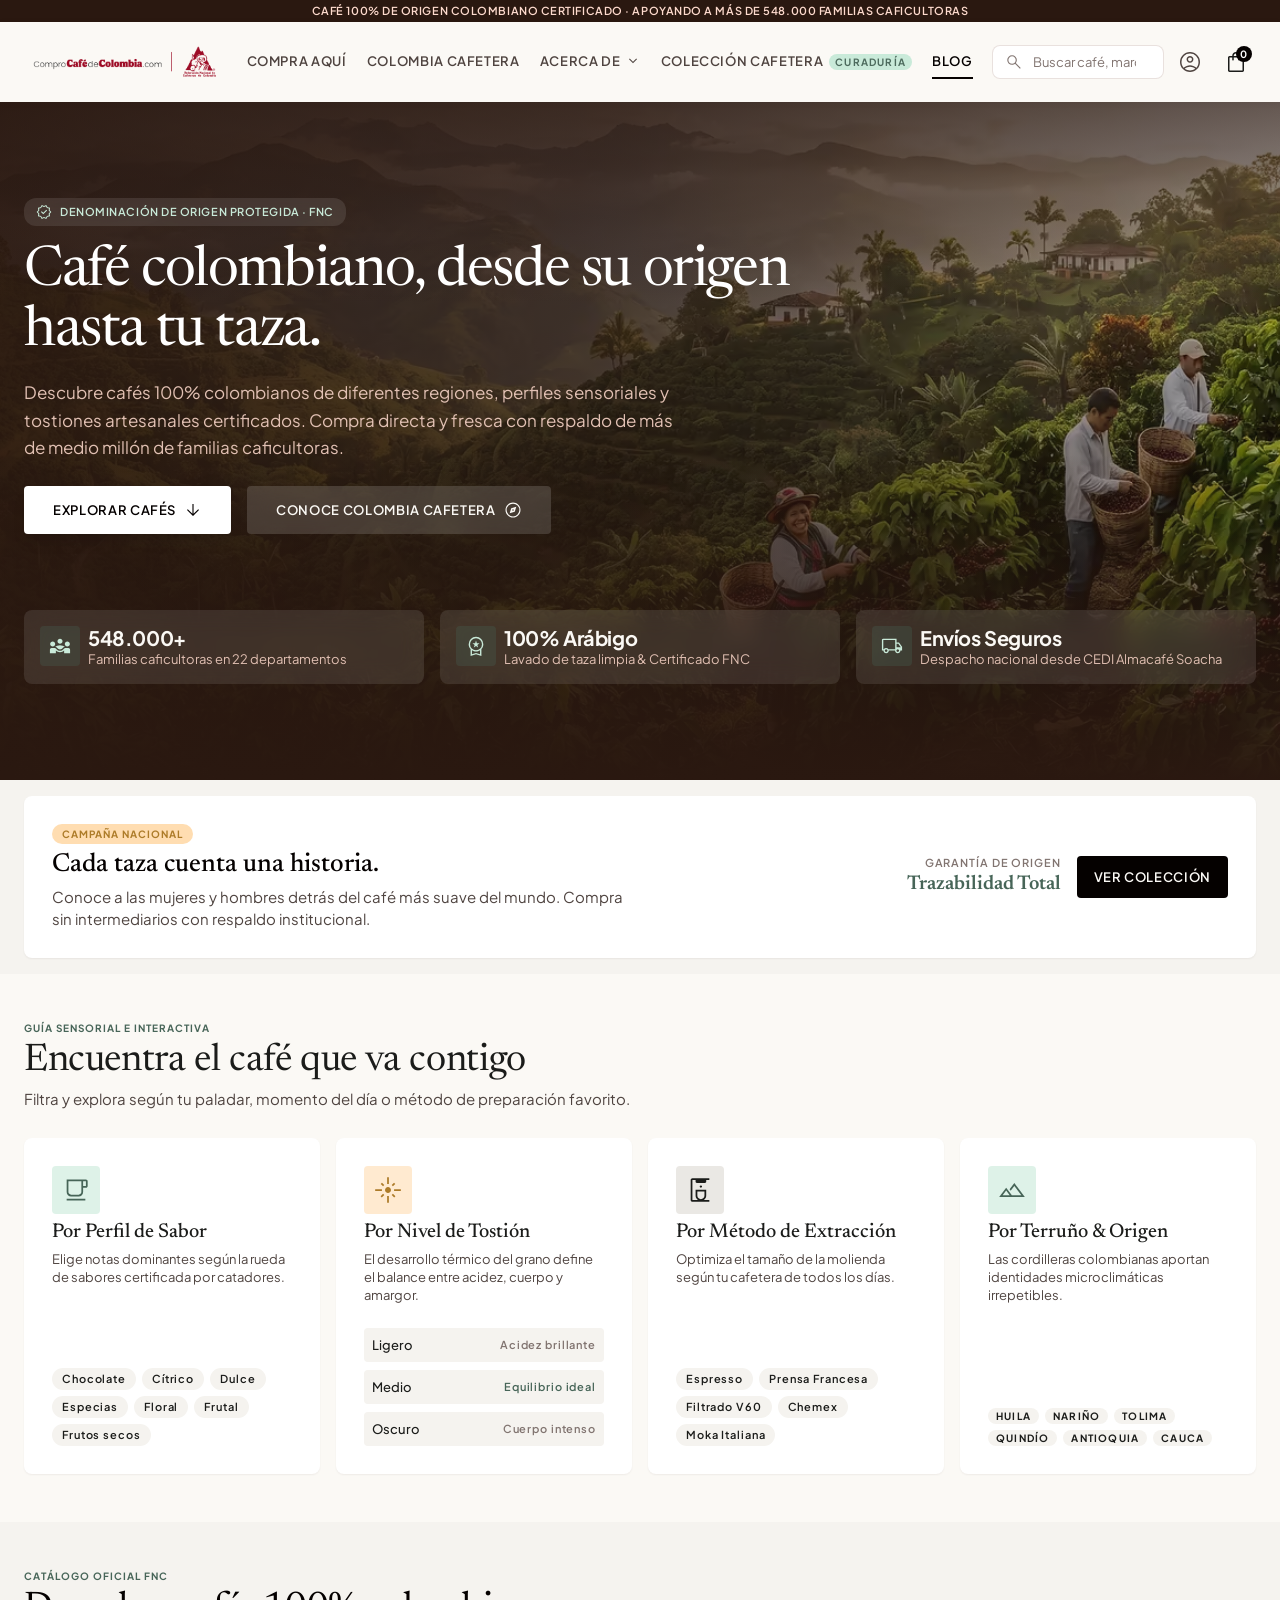
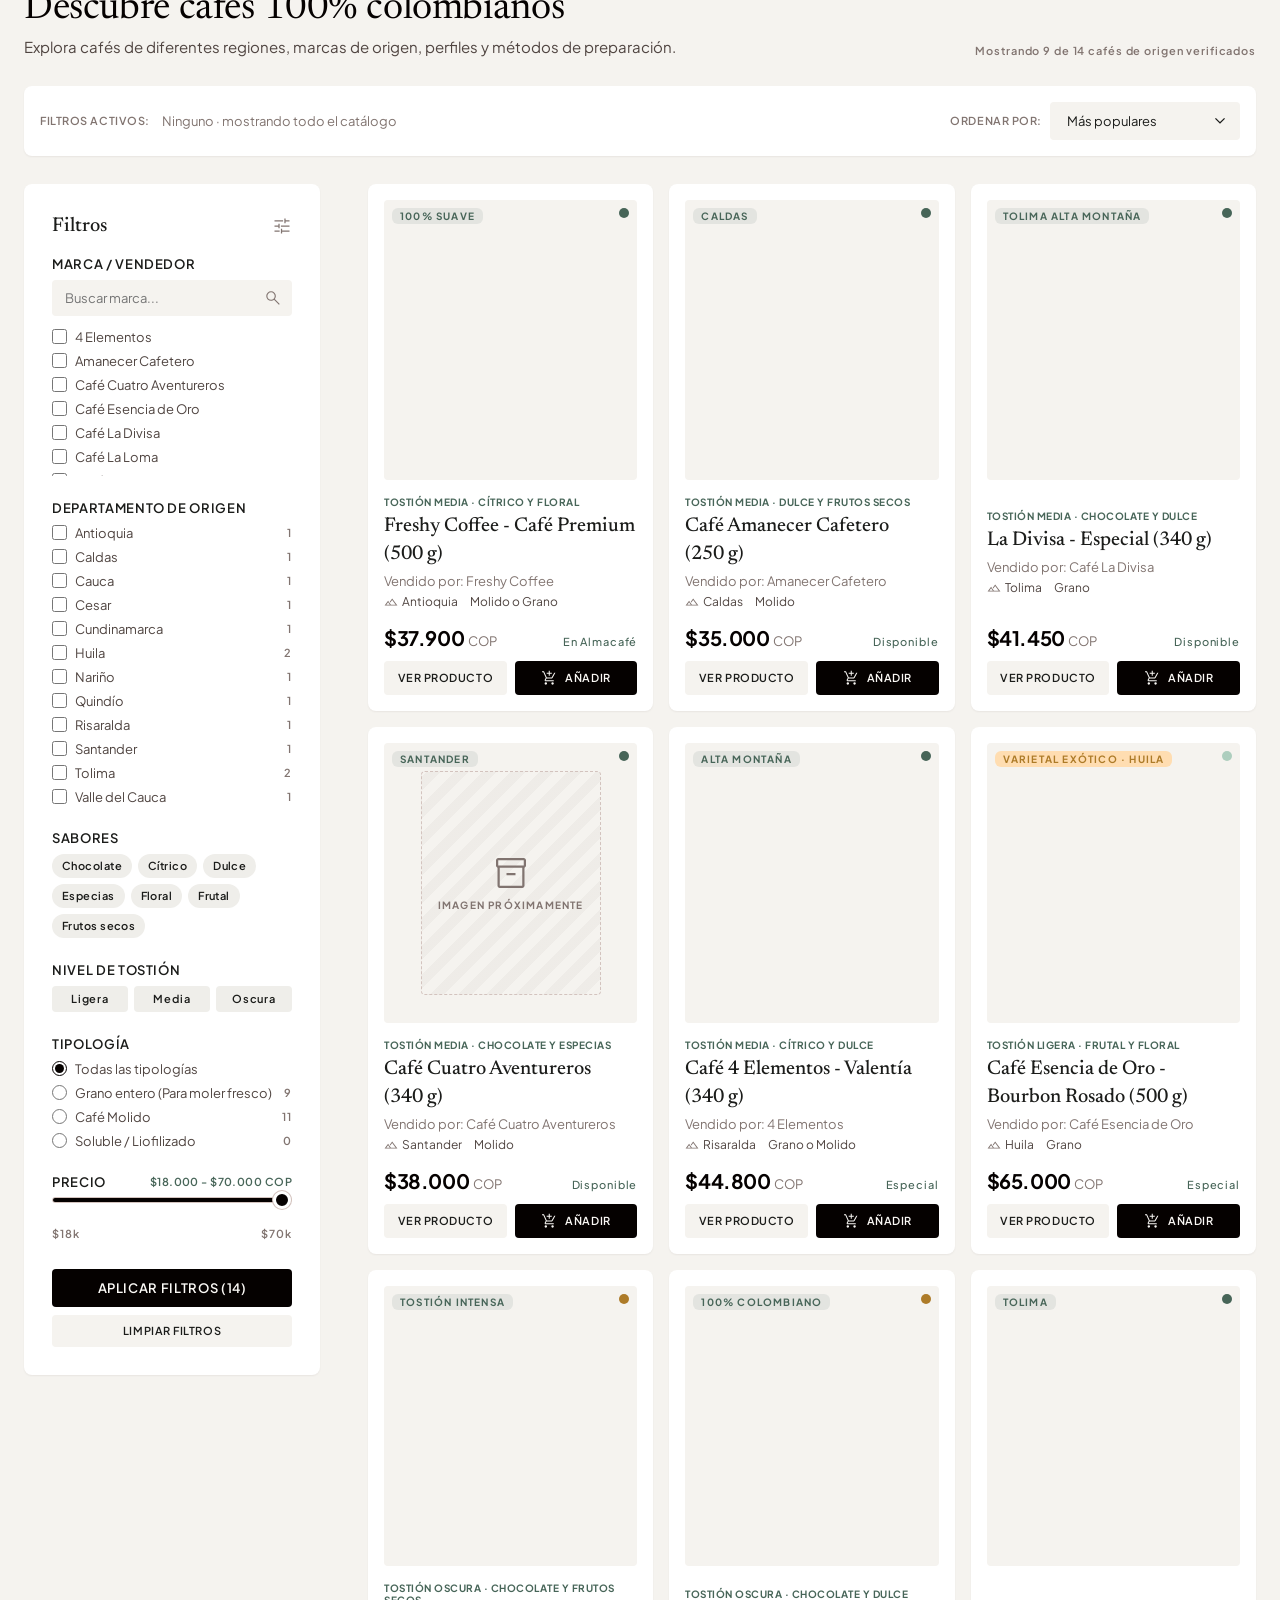
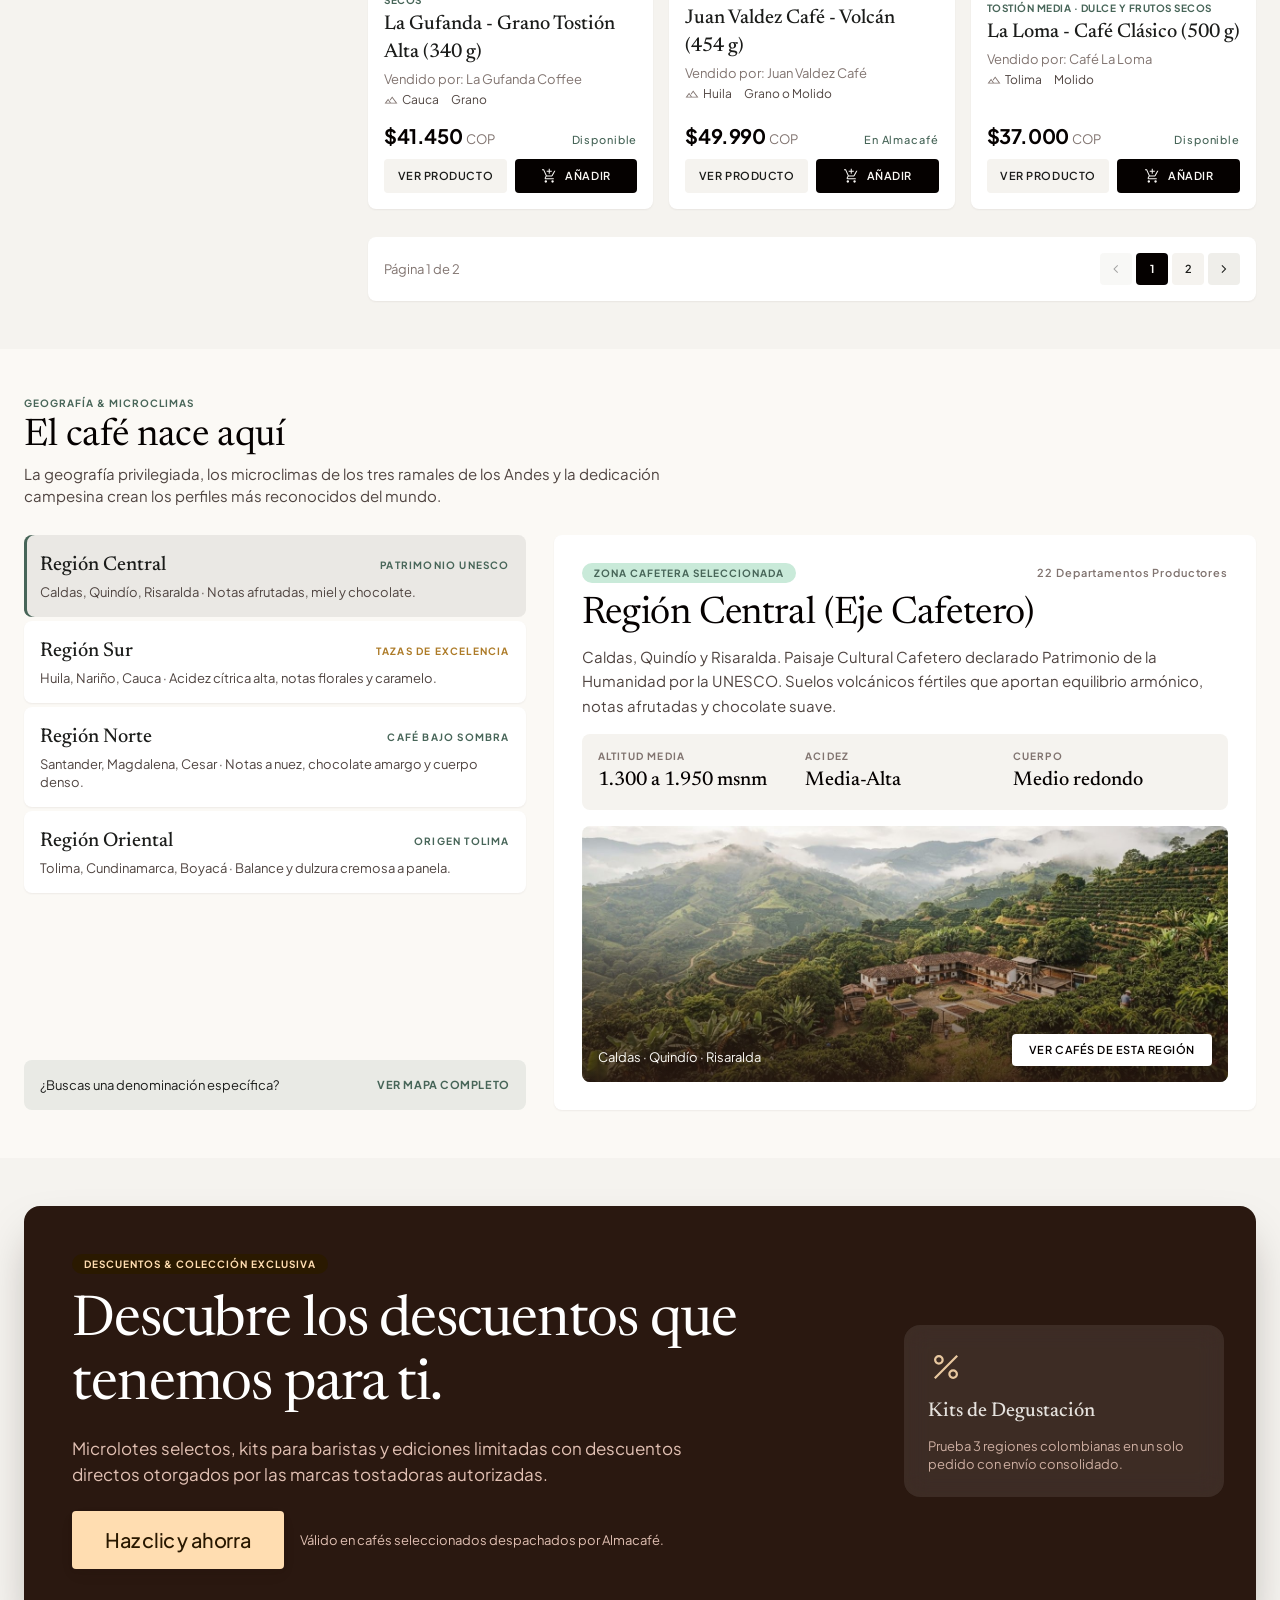
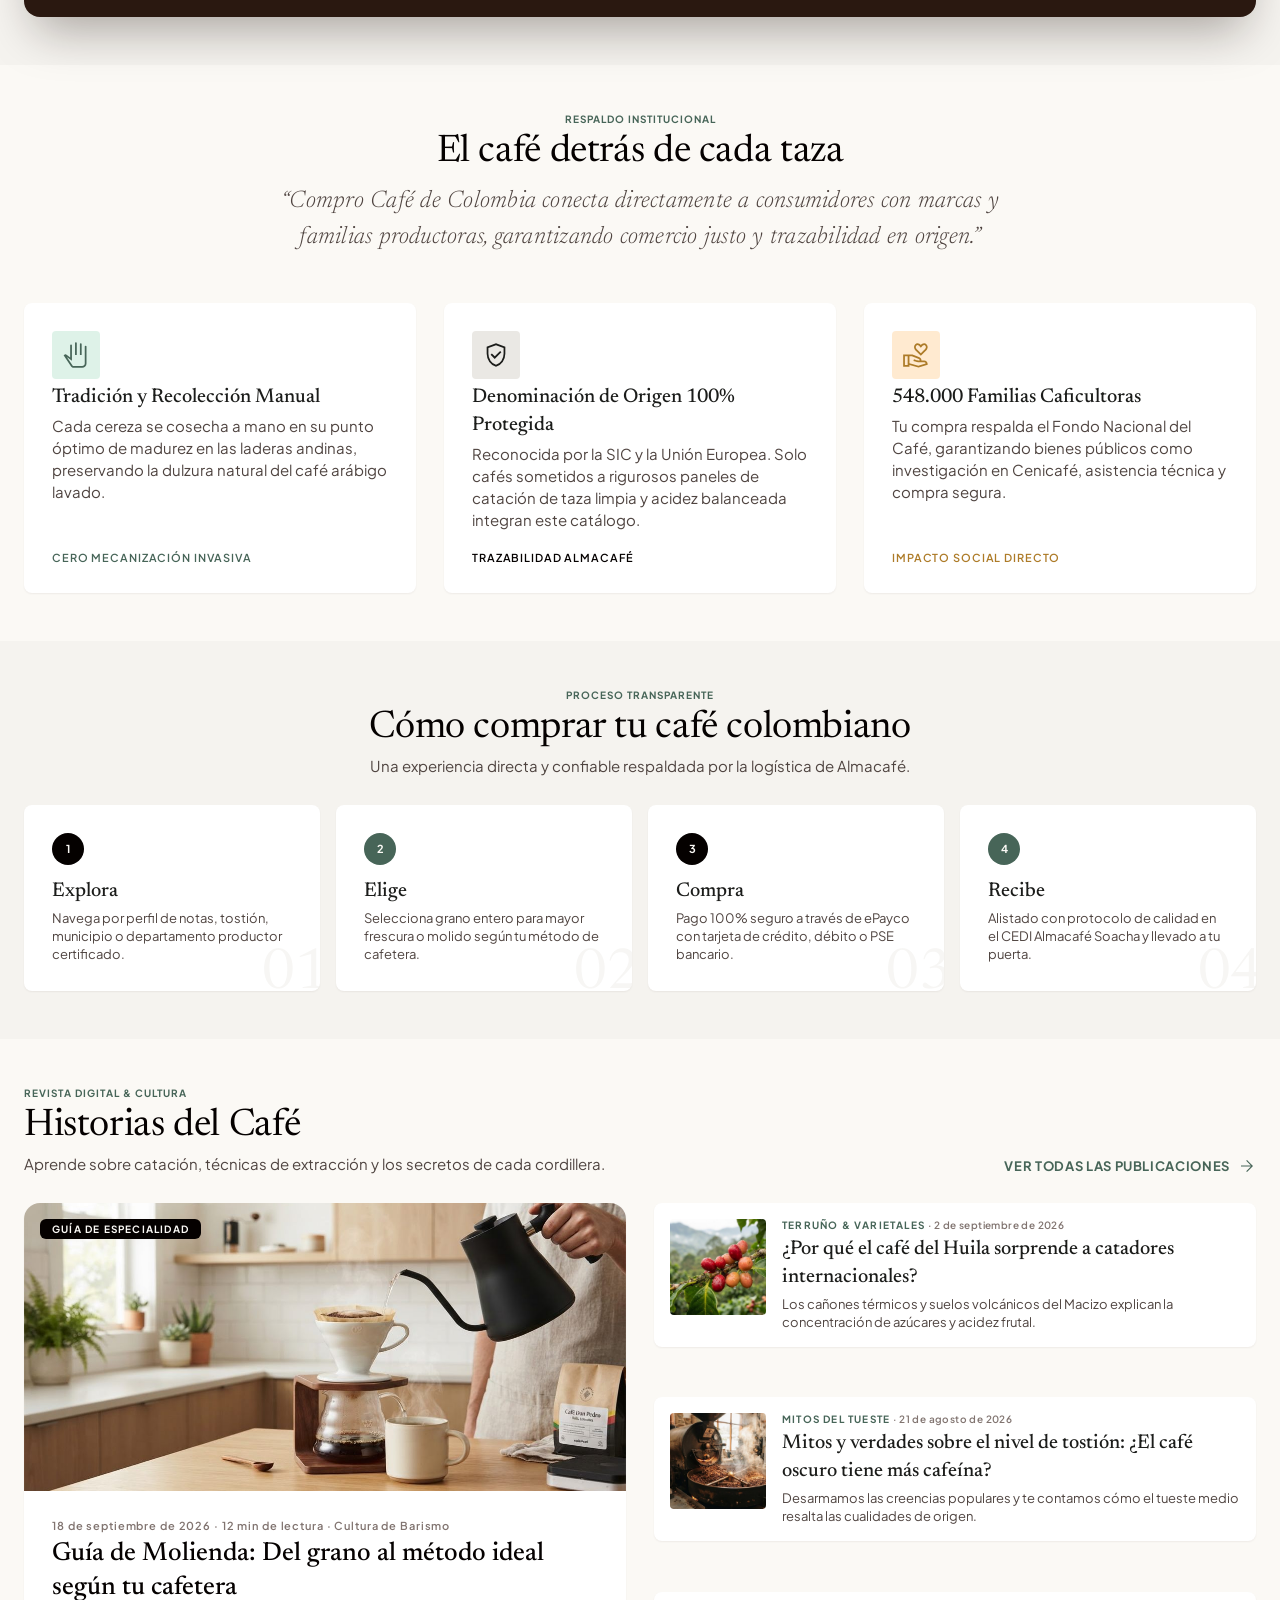
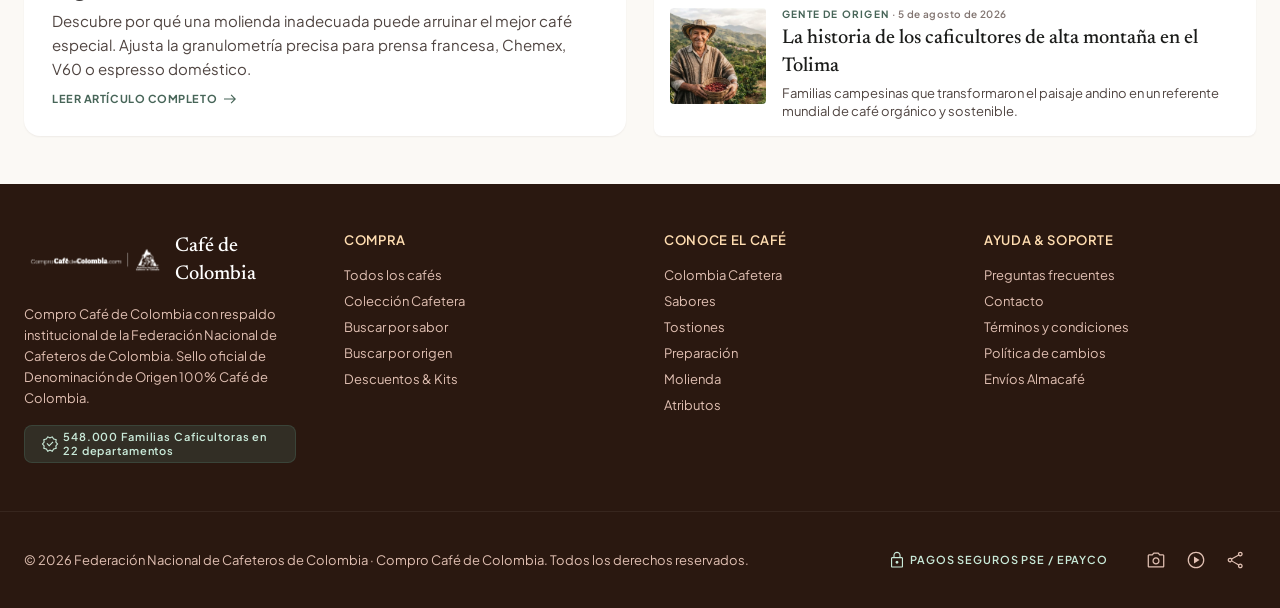
==== commit de102b30: "Hero en alta definición: reescalado x4 con IA y servido responsive La foto del hero de Stitch (1408 " ====
--- a/index.html
+++ b/index.html
@@ -11,8 +11,10 @@
   <link rel="preconnect" href="https://fonts.googleapis.com">
   <link rel="preconnect" href="https://fonts.gstatic.com" crossorigin>
   <link rel="stylesheet" href="https://fonts.googleapis.com/css2?family=Newsreader:ital,opsz,wght@0,6..72,300..600;1,6..72,300..400&family=Plus+Jakarta+Sans:wght@300;400;500;600;700;800&display=swap">
-  <link rel="preload" as="image" href="assets/images/editorial/hero-cafetal.jpg" media="(min-width: 768px)">
-  <link rel="preload" as="image" href="assets/images/editorial/hero-cafetal-mobile.jpg" media="(max-width: 767px)">
+  <link rel="preload" as="image" type="image/avif" media="(min-width: 768px)" imagesizes="100vw"
+        imagesrcset="assets/images/editorial/hero-cafetal-1280.avif 1280w, assets/images/editorial/hero-cafetal-1920.avif 1920w, assets/images/editorial/hero-cafetal-2560.avif 2560w, assets/images/editorial/hero-cafetal-3840.avif 3840w">
+  <link rel="preload" as="image" type="image/avif" media="(max-width: 767px)" imagesizes="100vw"
+        imagesrcset="assets/images/editorial/hero-cafetal-mobile-640.avif 640w, assets/images/editorial/hero-cafetal-mobile-960.avif 960w, assets/images/editorial/hero-cafetal-mobile-1280.avif 1280w">
 
   <link rel="stylesheet" href="css/tokens.css">
   <link rel="stylesheet" href="css/base.css">
@@ -30,8 +32,20 @@
     <!-- ============================================================ HERO -->
     <section class="hero" id="top" aria-labelledby="hero-title">
       <picture class="hero__media">
-        <source media="(max-width: 767px)" srcset="assets/images/editorial/hero-cafetal-mobile.jpg">
-        <img src="assets/images/editorial/hero-cafetal.jpg" alt="Caficultores recolectando cerezas de café en las montañas de Colombia" width="1408" height="708" fetchpriority="high">
+        <!-- Real-ESRGAN x4 upscale of the Stitch photo, served per screen size and format -->
+        <source media="(max-width: 767px)" type="image/avif" sizes="100vw"
+                srcset="assets/images/editorial/hero-cafetal-mobile-640.avif 640w, assets/images/editorial/hero-cafetal-mobile-960.avif 960w, assets/images/editorial/hero-cafetal-mobile-1280.avif 1280w">
+        <source media="(max-width: 767px)" type="image/webp" sizes="100vw"
+                srcset="assets/images/editorial/hero-cafetal-mobile-640.webp 640w, assets/images/editorial/hero-cafetal-mobile-960.webp 960w, assets/images/editorial/hero-cafetal-mobile-1280.webp 1280w">
+        <source media="(max-width: 767px)" sizes="100vw"
+                srcset="assets/images/editorial/hero-cafetal-mobile-640.jpg 640w, assets/images/editorial/hero-cafetal-mobile-960.jpg 960w, assets/images/editorial/hero-cafetal-mobile-1280.jpg 1280w">
+        <source type="image/avif" sizes="100vw"
+                srcset="assets/images/editorial/hero-cafetal-1280.avif 1280w, assets/images/editorial/hero-cafetal-1920.avif 1920w, assets/images/editorial/hero-cafetal-2560.avif 2560w, assets/images/editorial/hero-cafetal-3840.avif 3840w">
+        <source type="image/webp" sizes="100vw"
+                srcset="assets/images/editorial/hero-cafetal-1280.webp 1280w, assets/images/editorial/hero-cafetal-1920.webp 1920w, assets/images/editorial/hero-cafetal-2560.webp 2560w, assets/images/editorial/hero-cafetal-3840.webp 3840w">
+        <img src="assets/images/editorial/hero-cafetal-1920.jpg" sizes="100vw"
+             srcset="assets/images/editorial/hero-cafetal-1280.jpg 1280w, assets/images/editorial/hero-cafetal-1920.jpg 1920w, assets/images/editorial/hero-cafetal-2560.jpg 2560w, assets/images/editorial/hero-cafetal-3840.jpg 3840w"
+             alt="Caficultores recolectando cerezas de café en las montañas de Colombia" width="3840" height="1931" fetchpriority="high" decoding="async">
       </picture>
       <div class="hero__overlay" aria-hidden="true"></div>
       <div class="container hero__content">
